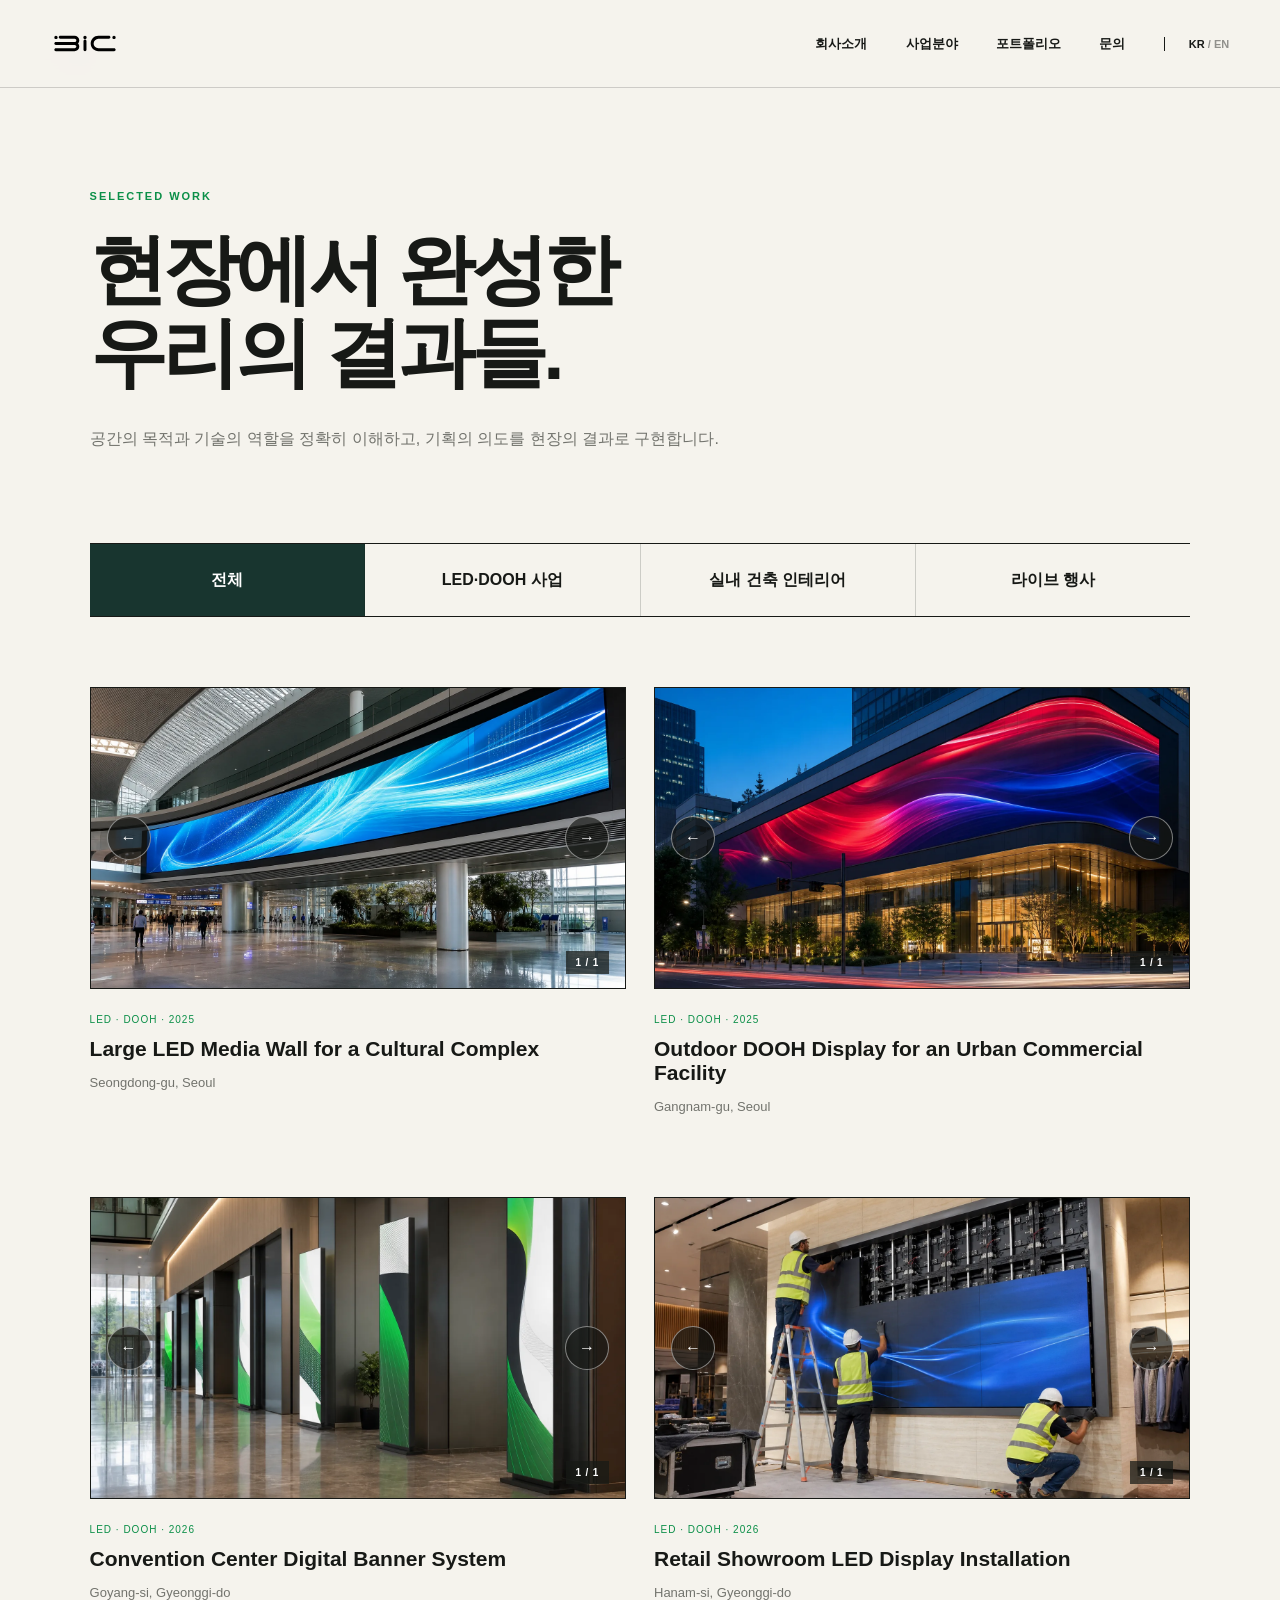
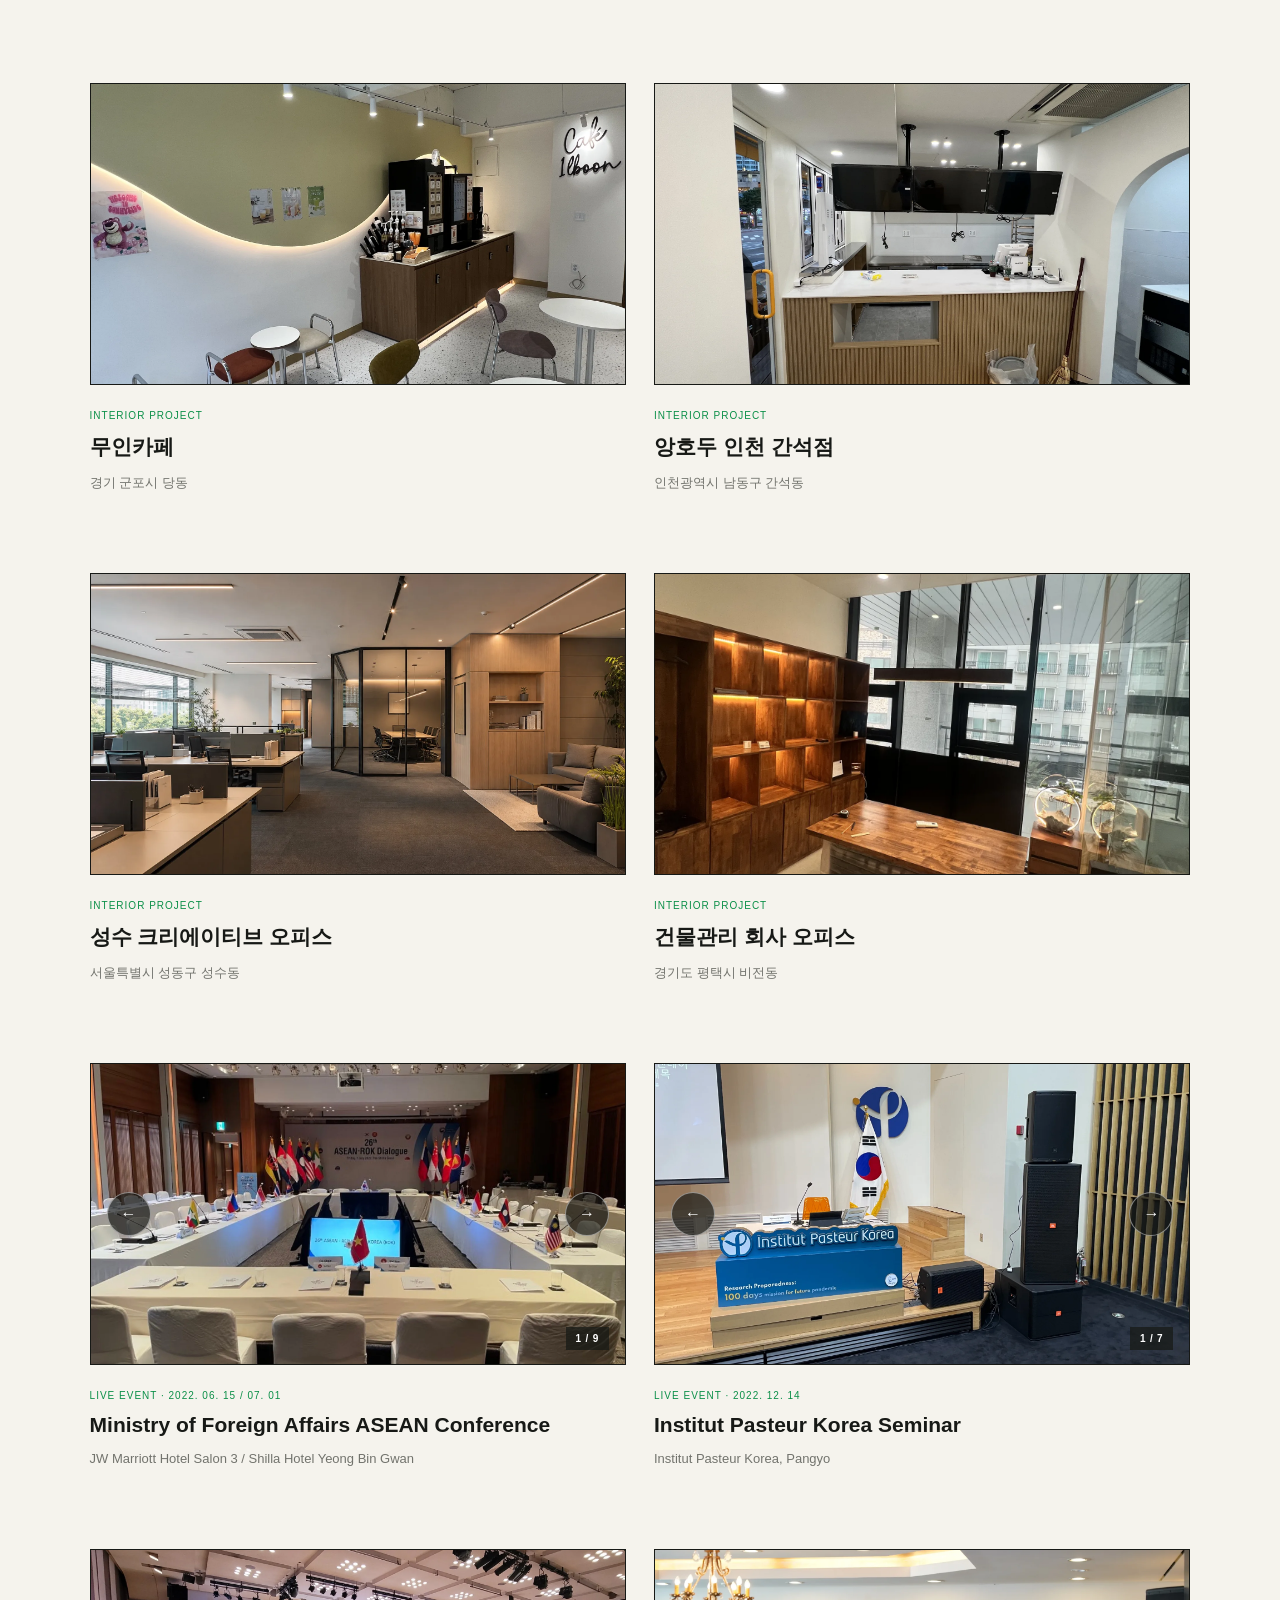
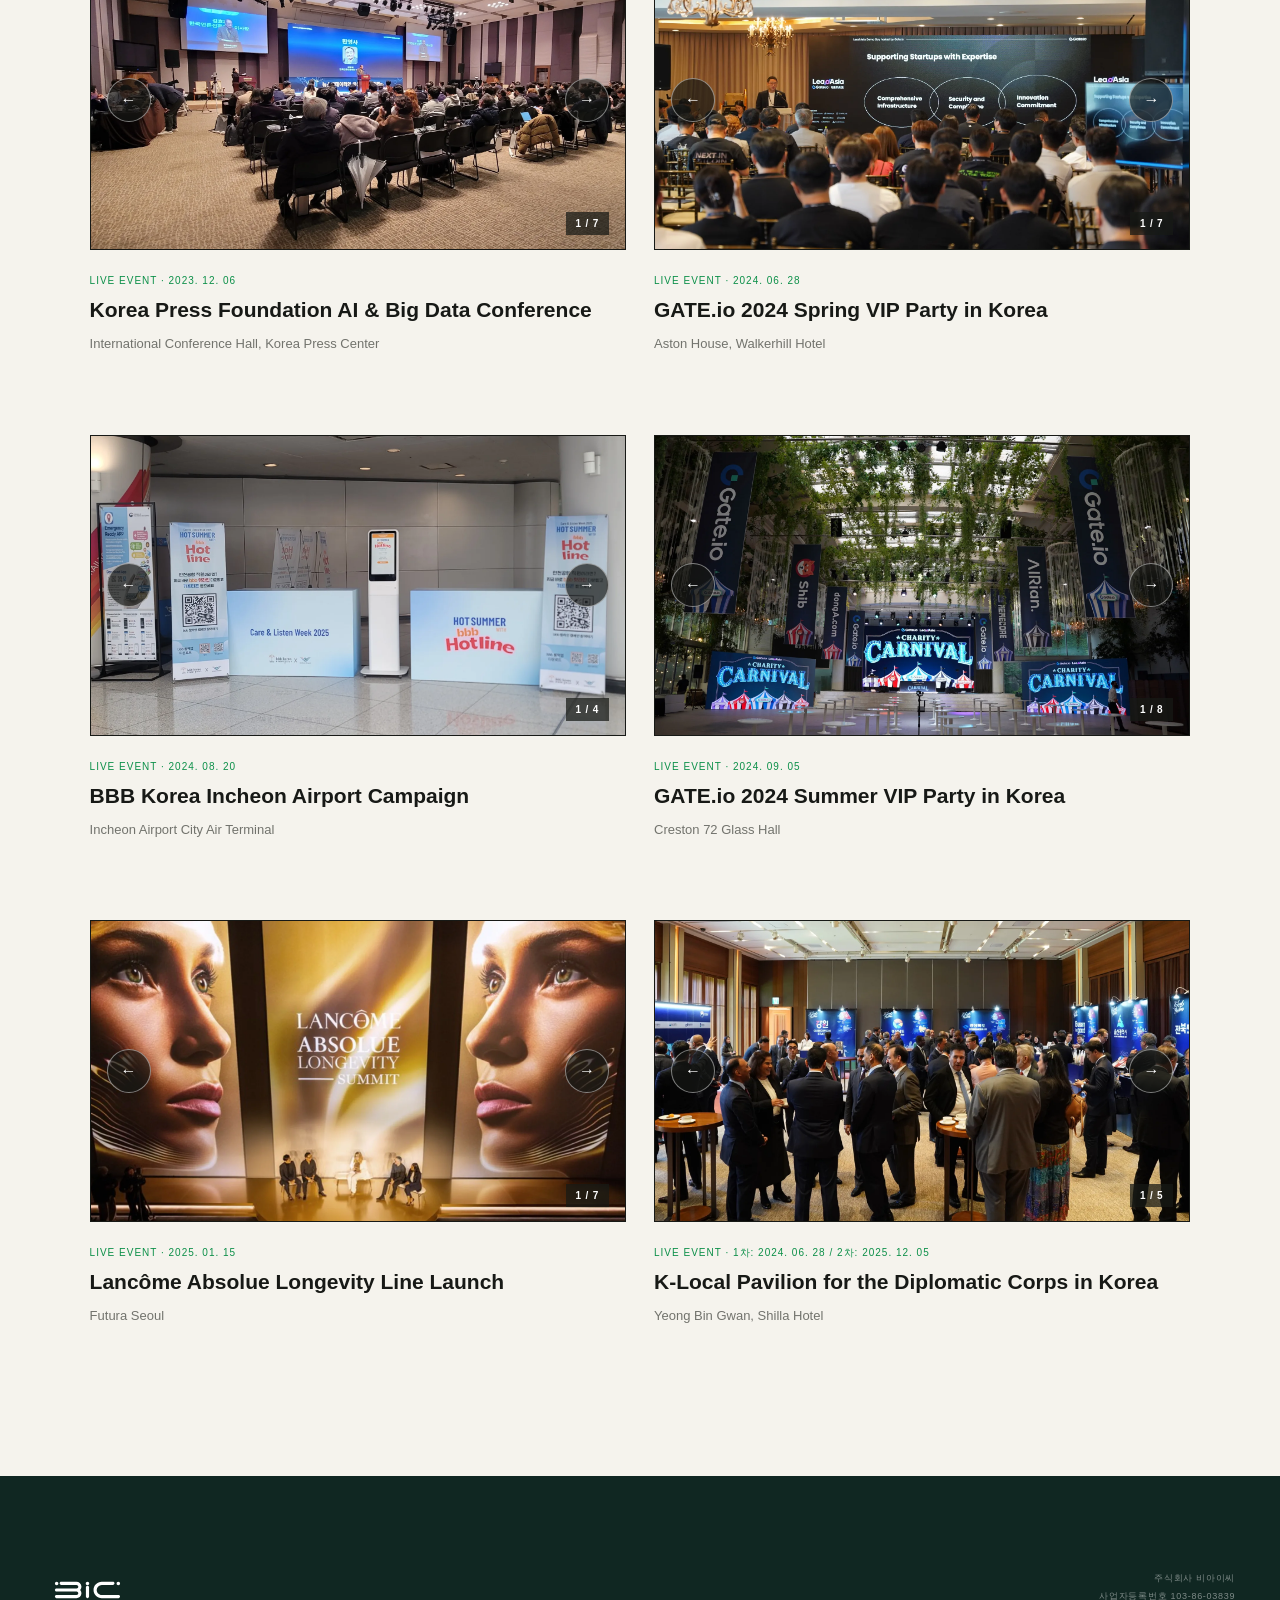
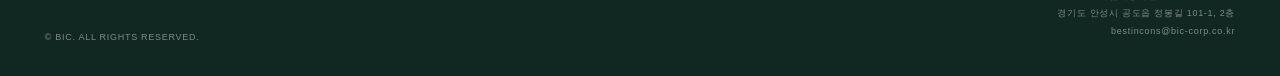
==== portfolio.html @ 81f5d9ef "Initial BIC website sample" ====
<!doctype html>
<html lang="ko">
<head>
  <meta charset="UTF-8"><meta name="viewport" content="width=device-width, initial-scale=1.0">
  <meta name="description" content="BIC 포트폴리오"><title>포트폴리오 — BIC</title><link rel="stylesheet" href="styles.css">
</head>
<body class="subpage">
  <header class="site-header">
    <a class="brand" href="index.html" aria-label="BIC 홈"><img src="assets/bic-logo.svg" alt="BIC"></a>
    <button class="menu-button" type="button" aria-label="메뉴 열기" aria-expanded="false"><span></span><span></span></button>
    <nav class="nav" aria-label="주요 메뉴"><a href="about.html#about">회사소개</a><a href="business.html#business">사업분야</a><a href="#portfolio" aria-current="page">포트폴리오</a><a href="contact.html">문의</a><button class="lang" type="button">KR <span>/ EN</span></button></nav>
  </header>
  <main>
    <section class="portfolio-page section" id="portfolio">
      <div class="section-index">01</div>
      <div class="portfolio-heading reveal"><p class="kicker">SELECTED WORK</p><h1>현장에서 완성한<br>우리의 결과들.</h1><p>공간의 목적과 기술의 역할을 정확히 이해하고, 기획의 의도를 현장의 결과로 구현합니다.</p></div>
      <div class="portfolio-tabs reveal" role="tablist" aria-label="포트폴리오 분류">
        <button class="portfolio-tab active" type="button" data-filter="all" aria-pressed="true">전체</button>
        <button class="portfolio-tab" type="button" data-filter="led" aria-pressed="false">LED·DOOH 사업</button>
        <button class="portfolio-tab" type="button" data-filter="interior" aria-pressed="false">실내 건축 인테리어</button>
        <button class="portfolio-tab" type="button" data-filter="live" aria-pressed="false">라이브 행사</button>
      </div>
      <div class="portfolio-grid reveal">
        <article class="project-card" data-category="led"><div class="project-slider" aria-label="복합문화공간 대형 LED 미디어월 사진"><div class="project-slides"><img src="assets/led-portfolio/project-led-01.webp" alt="복합문화공간 대형 LED 미디어월"></div><button class="slider-prev" type="button" aria-label="이전 사진">←</button><button class="slider-next" type="button" aria-label="다음 사진">→</button><span class="slider-count" aria-live="polite">1 / 1</span></div><div><small>LED · DOOH · 2025</small><h2>복합문화공간 대형 LED 미디어월</h2><p class="project-location">서울특별시 성동구</p></div></article>
        <article class="project-card" data-category="led"><div class="project-slider" aria-label="도심 상업시설 옥외 DOOH 전광판 사진"><div class="project-slides"><img src="assets/led-portfolio/project-led-02.webp" alt="도심 상업시설 옥외 DOOH 전광판"></div><button class="slider-prev" type="button" aria-label="이전 사진">←</button><button class="slider-next" type="button" aria-label="다음 사진">→</button><span class="slider-count" aria-live="polite">1 / 1</span></div><div><small>LED · DOOH · 2025</small><h2>도심 상업시설 옥외 DOOH 전광판</h2><p class="project-location">서울특별시 강남구</p></div></article>
        <article class="project-card" data-category="led"><div class="project-slider" aria-label="컨벤션센터 디지털 배너 시스템 사진"><div class="project-slides"><img src="assets/led-portfolio/project-led-03.webp" alt="컨벤션센터 디지털 배너 시스템"></div><button class="slider-prev" type="button" aria-label="이전 사진">←</button><button class="slider-next" type="button" aria-label="다음 사진">→</button><span class="slider-count" aria-live="polite">1 / 1</span></div><div><small>LED · DOOH · 2026</small><h2>컨벤션센터 디지털 배너 시스템</h2><p class="project-location">경기도 고양시</p></div></article>
        <article class="project-card" data-category="led"><div class="project-slider" aria-label="리테일 쇼룸 LED 디스플레이 구축 사진"><div class="project-slides"><img src="assets/led-portfolio/project-led-04.webp" alt="리테일 쇼룸 LED 디스플레이 구축"></div><button class="slider-prev" type="button" aria-label="이전 사진">←</button><button class="slider-next" type="button" aria-label="다음 사진">→</button><span class="slider-count" aria-live="polite">1 / 1</span></div><div><small>LED · DOOH · 2026</small><h2>리테일 쇼룸 LED 디스플레이 구축</h2><p class="project-location">경기도 하남시</p></div></article>
        <article class="project-card interior-project" data-category="interior" data-interior-project="01"><div class="interior-stage-tabs" role="tablist" aria-label="무인카페 작업 단계"><button type="button" data-stage="3d">3D DESIGN</button><button type="button" data-stage="construction">CONSTRUCTION</button><button type="button" data-stage="completed">COMPLETED</button></div><div class="project-slider" aria-label="무인카페 인테리어 프로젝트 사진"><div class="project-slides"></div><button class="slider-prev" type="button" aria-label="이전 사진">←</button><button class="slider-next" type="button" aria-label="다음 사진">→</button><span class="slider-count" aria-live="polite"></span></div><div><small>INTERIOR PROJECT</small><h2>무인카페</h2><p class="project-location">경기 군포시 당동</p></div></article>
        <article class="project-card interior-project" data-category="interior" data-interior-project="02"><div class="interior-stage-tabs" role="tablist" aria-label="앙호두 인천 간석점 작업 단계"><button type="button" data-stage="3d">3D DESIGN</button><button type="button" data-stage="construction">CONSTRUCTION</button><button type="button" data-stage="completed">COMPLETED</button></div><div class="project-slider" aria-label="앙호두 인천 간석점 인테리어 프로젝트 사진"><div class="project-slides"></div><button class="slider-prev" type="button" aria-label="이전 사진">←</button><button class="slider-next" type="button" aria-label="다음 사진">→</button><span class="slider-count" aria-live="polite"></span></div><div><small>INTERIOR PROJECT</small><h2>앙호두 인천 간석점</h2><p class="project-location">인천광역시 남동구 간석동</p></div></article>
        <article class="project-card interior-project" data-category="interior" data-interior-project="03"><div class="interior-stage-tabs" role="tablist" aria-label="성수 크리에이티브 오피스 작업 단계"><button type="button" data-stage="construction">CONSTRUCTION</button><button type="button" data-stage="completed">COMPLETED</button></div><div class="project-slider" aria-label="성수 크리에이티브 오피스 인테리어 프로젝트 사진"><div class="project-slides"></div><button class="slider-prev" type="button" aria-label="이전 사진">←</button><button class="slider-next" type="button" aria-label="다음 사진">→</button><span class="slider-count" aria-live="polite"></span></div><div><small>INTERIOR PROJECT</small><h2>성수 크리에이티브 오피스</h2><p class="project-location">서울특별시 성동구 성수동</p></div></article>
        <article class="project-card interior-project" data-category="interior" data-interior-project="04"><div class="interior-stage-tabs" role="tablist" aria-label="평택 비전동 건물관리 회사 작업 단계"><button type="button" data-stage="construction">CONSTRUCTION</button><button type="button" data-stage="completed">COMPLETED</button></div><div class="project-slider" aria-label="평택 비전동 건물관리 회사 인테리어 프로젝트 사진"><div class="project-slides"></div><button class="slider-prev" type="button" aria-label="이전 사진">←</button><button class="slider-next" type="button" aria-label="다음 사진">→</button><span class="slider-count" aria-live="polite"></span></div><div><small>INTERIOR PROJECT</small><h2>건물관리 회사 오피스</h2><p class="project-location">경기도 평택시 비전동</p></div></article>
        <article class="project-card" data-category="live"><div class="project-slider" aria-label="외교부 아세안회의 국제 컨퍼런스 사진"><div class="project-slides"><img src="assets/live-slides/project-01-01.webp" alt="외교부 아세안회의 국제 컨퍼런스 현장 1"><img src="assets/live-slides/project-01-02.webp" alt="외교부 아세안회의 국제 컨퍼런스 현장 2" loading="lazy"><img src="assets/live-slides/project-01-03.webp" alt="외교부 아세안회의 국제 컨퍼런스 현장 3" loading="lazy"><img src="assets/live-slides/project-01-04.webp" alt="외교부 아세안회의 국제 컨퍼런스 현장 4" loading="lazy"><img src="assets/live-slides/project-01-05.webp" alt="외교부 아세안회의 국제 컨퍼런스 현장 5" loading="lazy"><img src="assets/live-slides/project-01-06.webp" alt="외교부 아세안회의 국제 컨퍼런스 현장 6" loading="lazy"><img src="assets/live-slides/project-01-07.webp" alt="외교부 아세안회의 국제 컨퍼런스 현장 7" loading="lazy"><img src="assets/live-slides/project-01-08.webp" alt="외교부 아세안회의 국제 컨퍼런스 현장 8" loading="lazy"><img src="assets/live-slides/project-01-09.webp" alt="외교부 아세안회의 국제 컨퍼런스 현장 9" loading="lazy"></div><button class="slider-prev" type="button" aria-label="이전 사진">←</button><button class="slider-next" type="button" aria-label="다음 사진">→</button><span class="slider-count" aria-live="polite">1 / 9</span></div><div><small>LIVE EVENT · 2022.06.15 / 07.01</small><h2>외교부 아세안회의 국제 컨퍼런스</h2><p>LIVE 01</p><ul class="project-details"><li>JW 메리어트 호텔 살롱3 · 신라호텔 영빈관</li><li>전체 음향, 모니터, 카메라, 양방향 국제회의 및 통역 시스템</li></ul></div></article>
        <article class="project-card" data-category="live"><div class="project-slider" aria-label="한국 파스퇴르 연구소 세미나 사진"><div class="project-slides"><img src="assets/live-slides/project-02-01.webp" alt="한국 파스퇴르 연구소 세미나 현장 1"><img src="assets/live-slides/project-02-02.webp" alt="한국 파스퇴르 연구소 세미나 현장 2" loading="lazy"><img src="assets/live-slides/project-02-03.webp" alt="한국 파스퇴르 연구소 세미나 현장 3" loading="lazy"><img src="assets/live-slides/project-02-04.webp" alt="한국 파스퇴르 연구소 세미나 현장 4" loading="lazy"><img src="assets/live-slides/project-02-05.webp" alt="한국 파스퇴르 연구소 세미나 현장 5" loading="lazy"><img src="assets/live-slides/project-02-06.webp" alt="한국 파스퇴르 연구소 세미나 현장 6" loading="lazy"><img src="assets/live-slides/project-02-07.webp" alt="한국 파스퇴르 연구소 세미나 현장 7" loading="lazy"></div><button class="slider-prev" type="button" aria-label="이전 사진">←</button><button class="slider-next" type="button" aria-label="다음 사진">→</button><span class="slider-count" aria-live="polite">1 / 7</span></div><div><small>LIVE EVENT · 2022.12.14</small><h2>한국 파스퇴르 연구소 세미나</h2><p>LIVE 02</p><ul class="project-details"><li>판교 파스퇴르 본사</li><li>음향·영상 시스템, 국제 화상회의 양방향 송출 및 프레젠테이션</li></ul></div></article>
        <article class="project-card" data-category="live"><div class="project-slider" aria-label="한국언론진흥재단 AI 빅데이터 컨퍼런스 사진"><div class="project-slides"><img src="assets/live-slides/project-03-01.webp" alt="AI 빅데이터 컨퍼런스 현장 1"><img src="assets/live-slides/project-03-02.webp" alt="AI 빅데이터 컨퍼런스 현장 2" loading="lazy"><img src="assets/live-slides/project-03-03.webp" alt="AI 빅데이터 컨퍼런스 현장 3" loading="lazy"></div><button class="slider-prev" type="button" aria-label="이전 사진">←</button><button class="slider-next" type="button" aria-label="다음 사진">→</button><span class="slider-count" aria-live="polite">1 / 3</span></div><div><small>LIVE EVENT · 2023.12.06</small><h2>한국언론진흥재단 AI 빅데이터 컨퍼런스</h2><p>LIVE 03</p><ul class="project-details"><li>프레스센터 20층 국제회의장</li><li>음향·영상 시스템, 전광판 설치, PPT 동시 송출 및 프레젠테이션</li></ul></div></article>
        <article class="project-card" data-category="live"><div class="project-slider" aria-label="Gate.io 2024 Spring VIP Party 사진"><div class="project-slides"><img src="assets/live-slides/project-04-01.webp" alt="Gate.io Spring VIP Party 현장 1"><img src="assets/live-slides/project-04-02.webp" alt="Gate.io Spring VIP Party 현장 2" loading="lazy"><img src="assets/live-slides/project-04-03.webp" alt="Gate.io Spring VIP Party 현장 3" loading="lazy"><img src="assets/live-slides/project-04-04.webp" alt="Gate.io Spring VIP Party 현장 4" loading="lazy"><img src="assets/live-slides/project-04-05.webp" alt="Gate.io Spring VIP Party 현장 5" loading="lazy"><img src="assets/live-slides/project-04-06.webp" alt="Gate.io Spring VIP Party 현장 6" loading="lazy"></div><button class="slider-prev" type="button" aria-label="이전 사진">←</button><button class="slider-next" type="button" aria-label="다음 사진">→</button><span class="slider-count" aria-live="polite">1 / 6</span></div><div><small>LIVE EVENT · 2024.06.28</small><h2>Gate.io 2024 Spring VIP Party in Korea</h2><p>LIVE 04</p><ul class="project-details"><li>워커힐 호텔 애스톤하우스</li><li>음향·전광판, 촬영, 진행 인력, 구조물·부스·백월 설치</li></ul></div></article>
        <article class="project-card" data-category="live"><div class="project-slider" aria-label="BBB Korea 인천공항 캠페인 사진"><div class="project-slides"><img src="assets/live-slides/project-05-01.webp" alt="BBB Korea 인천공항 캠페인 현장 1"><img src="assets/live-slides/project-05-02.webp" alt="BBB Korea 인천공항 캠페인 현장 2" loading="lazy"><img src="assets/live-slides/project-05-03.webp" alt="BBB Korea 인천공항 캠페인 현장 3" loading="lazy"><img src="assets/live-slides/project-05-04.webp" alt="BBB Korea 인천공항 캠페인 현장 4" loading="lazy"><img src="assets/live-slides/project-05-05.webp" alt="BBB Korea 인천공항 캠페인 현장 5" loading="lazy"></div><button class="slider-prev" type="button" aria-label="이전 사진">←</button><button class="slider-next" type="button" aria-label="다음 사진">→</button><span class="slider-count" aria-live="polite">1 / 5</span></div><div><small>LIVE EVENT · 2024.08.20</small><h2>BBB Korea 인천공항 캠페인</h2><p>LIVE 05</p><ul class="project-details"><li>인천공항 도심공항터미널</li><li>캠페인 부스·백월 제작, 촬영, 운영 인력 및 키오스크 대여</li></ul></div></article>
        <article class="project-card" data-category="live"><div class="project-slider" aria-label="Gate.io 2024 Summer VIP Party 사진"><div class="project-slides"><img src="assets/live-slides/project-06-01.webp" alt="Gate.io Summer VIP Party 현장 1"><img src="assets/live-slides/project-06-02.webp" alt="Gate.io Summer VIP Party 현장 2" loading="lazy"><img src="assets/live-slides/project-06-03.webp" alt="Gate.io Summer VIP Party 현장 3" loading="lazy"></div><button class="slider-prev" type="button" aria-label="이전 사진">←</button><button class="slider-next" type="button" aria-label="다음 사진">→</button><span class="slider-count" aria-live="polite">1 / 3</span></div><div><small>LIVE EVENT · 2024.09.05</small><h2>Gate.io 2024 Summer VIP Party in Korea</h2><p>LIVE 06</p><ul class="project-details"><li>크레스톤72 Glass Hall</li><li>음향·전광판, 실시간 촬영, 진행 인력, DJ·조명·안개효과</li></ul></div></article>
        <article class="project-card" data-category="live"><div class="project-slider" aria-label="랑콤 압솔뤼 롱제비티 라인 론칭 행사 사진"><div class="project-slides"><img src="assets/live-slides/project-07-01.webp" alt="랑콤 론칭 행사 현장 1"><img src="assets/live-slides/project-07-02.webp" alt="랑콤 론칭 행사 현장 2" loading="lazy"><img src="assets/live-slides/project-07-03.webp" alt="랑콤 론칭 행사 현장 3" loading="lazy"><img src="assets/live-slides/project-07-04.webp" alt="랑콤 론칭 행사 현장 4" loading="lazy"><img src="assets/live-slides/project-07-05.webp" alt="랑콤 론칭 행사 현장 5" loading="lazy"><img src="assets/live-slides/project-07-06.webp" alt="랑콤 론칭 행사 현장 6" loading="lazy"><img src="assets/live-slides/project-07-07.webp" alt="랑콤 론칭 행사 현장 7" loading="lazy"></div><button class="slider-prev" type="button" aria-label="이전 사진">←</button><button class="slider-next" type="button" aria-label="다음 사진">→</button><span class="slider-count" aria-live="polite">1 / 7</span></div><div><small>LIVE EVENT · 2025.01.15</small><h2>LANCOME 압솔뤼 롱제비티 라인 론칭 행사</h2><p>LIVE 07</p><ul class="project-details"><li>푸투라 서울</li><li>3개 언어 실시간 통역, 촬영·스트리밍, 프롬프트 및 현장 운영</li></ul></div></article>
        <article class="project-card" data-category="live"><div class="project-slider" aria-label="주한외교단 K-Local Pavilion 지자체 홍보 사진"><div class="project-slides"><img src="assets/live-slides/project-08-01.webp" alt="K-Local Pavilion 행사 현장 1"><img src="assets/live-slides/project-08-02.webp" alt="K-Local Pavilion 행사 현장 2" loading="lazy"><img src="assets/live-slides/project-08-03.webp" alt="K-Local Pavilion 행사 현장 3" loading="lazy"></div><button class="slider-prev" type="button" aria-label="이전 사진">←</button><button class="slider-next" type="button" aria-label="다음 사진">→</button><span class="slider-count" aria-live="polite">1 / 3</span></div><div><small>LIVE EVENT · 2024.06.28 / 2025.12.05</small><h2>주한외교단 K-Local Pavilion 지자체 홍보</h2><p>LIVE 08</p><ul class="project-details"><li>신라호텔 영빈관</li><li>스크린·포토부스·백월 제작, 촬영, MC 및 특산품·기념품 준비</li></ul></div></article>
      </div>
    </section>
  </main>
<footer><div class="footer-brand"><img src="assets/bic-logo.svg" alt="BIC"><span>© BIC. ALL RIGHTS RESERVED.</span></div><div class="footer-info"><p>주식회사 비아이씨</p><p>사업자등록번호 103-86-03839</p><p>경기도 안성시 공도읍 정봉길 101-1, 2층</p><p><a href="mailto:bestincons@bic-corp.co.kr">bestincons@bic-corp.co.kr</a></p></div></footer>
    <script src="script.js?v=20260824-en1"></script>
</body>
</html>
---- styles.css ----
:root {
  --paper: #e9e6de;
  --paper-light: #f5f3ed;
  --ink: #171916;
  --muted: #72736d;
  --line: rgba(23, 25, 22, .18);
  --green: #0b8f48;
  --red: #d64235;
}

* { box-sizing: border-box; }
html { scroll-behavior: smooth; }
body { margin: 0; background: var(--paper); color: var(--ink); font-family: "Noto Sans KR", "Apple SD Gothic Neo", Arial, sans-serif; font-size: 16px; word-break: keep-all; }
a { color: inherit; text-decoration: none; }
button { color: inherit; font: inherit; }
.site-header { position: fixed; inset: 0 0 auto; z-index: 50; height: 88px; display: flex; align-items: center; justify-content: space-between; padding: 0 3.5vw; border-bottom: 1px solid rgba(255,255,255,.16); color: #fff; transition: .3s ease; }
.site-header.scrolled { height: 72px; background: rgba(233,230,222,.94); backdrop-filter: blur(14px); color: var(--ink); border-color: var(--line); }
.brand { width: 82px; height: 40px; display: flex; align-items: center; overflow: hidden; }
.brand img { width: 80px; filter: invert(1); transition: .3s; }
.site-header.scrolled .brand img { filter: none; }
.nav { display: flex; align-items: center; gap: clamp(22px, 3vw, 54px); font-size: 13px; font-weight: 600; }
.nav a { position: relative; }
.nav a::after { content: ""; position: absolute; left: 0; bottom: -8px; width: 0; height: 2px; background: var(--red); transition: width .25s; }
.nav a:hover::after { width: 100%; }
.lang { border: 0; border-left: 1px solid currentColor; background: none; padding-left: 24px; cursor: pointer; font-size: 11px; }
.lang span { opacity: .45; }
.menu-button { display: none; }

.hero { min-height: 100vh; position: relative; overflow: hidden; padding: 180px 7vw 64px; display: flex; align-items: flex-end; justify-content: space-between; color: #f4f2ea; background: #18352f; }
.hero::before { content: ""; position: absolute; width: 58vw; height: 58vw; right: -10vw; top: -18vw; border: 1px solid rgba(255,255,255,.12); border-radius: 50%; }
.hero::after { content: ""; position: absolute; width: 34vw; height: 34vw; right: 8vw; top: 4vw; border: 1px solid rgba(255,255,255,.08); border-radius: 50%; }
.hero-noise { position: absolute; inset: 0; opacity: .16; background-image: url("data:image/svg+xml,%3Csvg viewBox='0 0 180 180' xmlns='http://www.w3.org/2000/svg'%3E%3Cfilter id='n'%3E%3CfeTurbulence type='fractalNoise' baseFrequency='.9' numOctaves='3' stitchTiles='stitch'/%3E%3C/filter%3E%3Crect width='100%25' height='100%25' filter='url(%23n)' opacity='.28'/%3E%3C/svg%3E"); mix-blend-mode: soft-light; }
.hero-copy, .hero-aside, .scroll { position: relative; z-index: 2; }
.eyebrow, .kicker { margin: 0 0 26px; font-size: 11px; font-weight: 700; letter-spacing: .18em; }
.eyebrow { display: flex; align-items: center; gap: 10px; color: rgba(255,255,255,.66); }
.eyebrow span { width: 7px; height: 7px; background: var(--green); border-radius: 50%; }
.hero h1 { margin: 0; font-size: clamp(52px, 7.5vw, 122px); line-height: .98; letter-spacing: -.055em; font-weight: 700; }
.hero h1 em { color: transparent; -webkit-text-stroke: 1px rgba(255,255,255,.72); font-style: normal; }
.hero-description { margin: 38px 0 0; color: rgba(255,255,255,.7); font-size: 15px; line-height: 1.85; }
.hero-aside { align-self: center; margin-top: 150px; padding-left: 22px; border-left: 1px solid rgba(255,255,255,.34); font-size: 11px; line-height: 1.8; letter-spacing: .08em; }
.hero-aside span { color: var(--red); font-weight: 700; }
.hero-aside p { margin: 16px 0 0; }
.scroll { position: absolute; right: 3.5vw; bottom: 44px; display: flex; align-items: center; gap: 12px; font-size: 9px; letter-spacing: .2em; transform: rotate(90deg); transform-origin: right; }
.scroll i { display: block; width: 64px; height: 1px; background: rgba(255,255,255,.45); }

.section { position: relative; padding: 150px 7vw; }
.section-index { position: absolute; top: 54px; left: 3.5vw; font: 600 10px/1 Arial; }
.section-index::before { content: ""; display: inline-block; width: 22px; height: 1px; margin-right: 8px; vertical-align: middle; background: var(--red); }
.intro { min-height: 820px; display: grid; grid-template-columns: 1fr 1fr; gap: 10vw; background: var(--paper-light); }
.kicker { color: var(--green); }
.intro h2, .section-heading h2, .featured h2, .contact h2 { margin: 0; font-size: clamp(38px, 4.7vw, 72px); line-height: 1.12; letter-spacing: -.045em; }
.intro-copy > p:not(.kicker) { max-width: 490px; margin: 44px 0 34px; color: var(--muted); font-size: 15px; line-height: 1.9; }
.text-link { display: inline-flex; gap: 46px; align-items: center; padding: 12px 0; border-bottom: 1px solid var(--ink); font-size: 13px; font-weight: 700; }
.text-link span { color: var(--red); }
.company-facts { margin: 50px 0 0; border-top: 1px solid var(--line); }
.company-facts div { display: grid; grid-template-columns: 130px 1fr; padding: 12px 0; border-bottom: 1px solid var(--line); font-size: 11px; }
.company-facts dt { color: var(--muted); }
.company-facts dd { margin: 0; font-weight: 600; }
.intro-grid { display: grid; grid-template-columns: repeat(2, 1fr); align-self: end; border-top: 1px solid var(--line); border-left: 1px solid var(--line); }
.intro-grid a { min-height: 200px; padding: 22px; display: flex; flex-direction: column; border-right: 1px solid var(--line); border-bottom: 1px solid var(--line); transition: background .25s, color .25s; }
.intro-grid a:hover { background: var(--ink); color: #fff; }
.intro-grid small { color: var(--red); font: 600 10px Arial; }
.intro-grid strong { margin-top: auto; font-size: 20px; }
.intro-grid span { margin-top: 6px; color: var(--muted); font-size: 10px; text-transform: uppercase; letter-spacing: .1em; }
.company-image { position: relative; min-height: 520px; align-self: stretch; overflow: hidden; background: #22241f; }
.company-image img { width: 100%; height: 100%; display: block; object-fit: cover; filter: saturate(.62) contrast(1.04); transition: transform .7s ease; }
.company-image:hover img { transform: scale(1.025); }
.company-image::after { content: ""; position: absolute; inset: 0; background: linear-gradient(180deg, transparent 55%, rgba(20,22,19,.72)); }
.company-image span { position: absolute; z-index: 1; right: 28px; bottom: 25px; left: 28px; display: flex; justify-content: space-between; color: #fff; font-size: 11px; font-weight: 700; letter-spacing: .14em; }
.company-image span i { color: var(--red); font-style: normal; }

.chairman { min-height: 850px; display: grid; grid-template-columns: .8fr 1.2fr; gap: 9vw; align-items: center; overflow: hidden; background: #22241f; color: #f4f2ea; }
.chairman-visual { position: relative; aspect-ratio: 4/5; margin: 0; overflow: hidden; border: 1px solid rgba(255,255,255,.14); background: #ececed; }
.chairman-visual img { width: 100%; height: 100%; display: block; object-fit: cover; object-position: center top; filter: saturate(.82) contrast(1.02); }
.chairman-copy h2 { margin: 0; font-size: clamp(36px, 4.4vw, 68px); line-height: 1.14; letter-spacing: -.045em; }
.chairman-text { max-width: 610px; margin-top: 46px; color: rgba(255,255,255,.58); font-size: 15px; line-height: 1.9; }
.chairman-text p { margin: 0 0 15px; }
.chairman-sign { margin-top: 38px; display: flex; align-items: baseline; gap: 18px; }
.chairman-sign span { color: rgba(255,255,255,.5); font-size: 10px; }
.chairman-sign strong { font-size: 22px; letter-spacing: .16em; }

.about-detail { background: var(--paper-light); }
.about-heading { max-width: 1200px; margin-bottom: 80px; }
.about-heading h1 { margin: 0; font-size: clamp(44px, 6vw, 88px); line-height: 1.08; letter-spacing: -.055em; }
.about-heading > p:last-child { max-width: none; margin: 32px 0 0; color: var(--muted); font-size: 16px; line-height: 1.85; white-space: nowrap; }
.about-tabs { display: grid; grid-template-columns: repeat(3, 1fr); gap: 12px; }
.about-tab { position: relative; min-height: 130px; display: grid; grid-template-columns: 34px 1fr; align-content: center; padding: 22px; border: 1px solid var(--line); background: rgba(255,255,255,.32); color: var(--ink); text-align: left; cursor: pointer; transition: background .25s, color .25s, border-color .25s, transform .25s; }
.about-tab:hover { border-color: var(--ink); transform: translateY(-2px); }
.about-tab > span { color: var(--red); font: 600 11px Arial; }
.about-tab strong { font-size: clamp(16px, 1.5vw, 22px); }
.about-tab small { grid-column: 2; margin-top: 7px; color: var(--muted); font-size: 10px; letter-spacing: .12em; }
.about-tab.active { border-color: #18352f; background: #18352f; color: #fff; }
.about-tab.active small { color: rgba(255,255,255,.62); }
.about-tab:focus-visible { outline: 2px solid var(--green); outline-offset: 3px; }
.about-panel { padding-top: 95px; }
.about-panel[hidden] { display: none; }
.about-panel.active { animation: panelIn .45s ease; }
.overview-layout { display: grid; grid-template-columns: 1fr 1fr; gap: 10vw; align-items: start; }
.overview-layout h3 { margin: 0; font-size: clamp(36px, 4.4vw, 66px); line-height: 1.12; letter-spacing: -.05em; }
.overview-description { margin: 36px 0 0; color: var(--muted); font-size: 16px; line-height: 1.9; }
.overview-image { margin: 0; aspect-ratio: 4/3; overflow: hidden; background: #deddd7; }
.overview-image img { width: 100%; height: 100%; display: block; object-fit: cover; filter: saturate(.65) contrast(1.03); }
.overview-facts { margin: 70px 0 0; display: grid; grid-template-columns: repeat(4, 1fr); border-top: 1px solid var(--ink); border-bottom: 1px solid var(--line); }
.overview-facts div { min-height: 115px; padding: 24px; border-right: 1px solid var(--line); }
.overview-facts div:last-child { border-right: 0; }
.overview-facts dt { color: var(--muted); font-size: 10px; }
.overview-facts dd { margin: 18px 0 0; font-size: 13px; font-weight: 700; line-height: 1.55; }
.message-panel { margin-top: 0; padding: 70px 0; grid-template-columns: 1fr 1fr; gap: 6vw; align-items: center; background: transparent; color: var(--ink); }
.message-panel.active { display: grid; }
.message-panel .chairman-visual { width: 100%; max-width: 430px; margin: 0 auto; border: 0; }
.message-panel .chairman-text { color: var(--muted); }
.message-panel .chairman-sign span { color: var(--muted); }
.pending-panel { min-height: 420px; display: flex; flex-direction: column; align-items: center; justify-content: center; border: 1px solid var(--line); text-align: center; }
.pending-panel span { color: var(--green); font-size: 9px; letter-spacing: .16em; }
.pending-panel h3 { margin: 18px 0 12px; font-size: clamp(34px, 4vw, 56px); letter-spacing: -.04em; }
.pending-panel p { margin: 0; color: var(--muted); font-size: 12px; }
.organization-heading { text-align: center; }
.organization-heading > span { color: var(--green); font-size: 9px; letter-spacing: .16em; }
.organization-heading h3 { margin: 18px 0 65px; font-size: clamp(32px, 4vw, 54px); line-height: 1.2; letter-spacing: -.045em; }
.org-chart { max-width: 850px; margin: 0 auto; display: flex; flex-direction: column; align-items: center; }
.org-level { min-width: 260px; min-height: 130px; display: flex; flex-direction: column; align-items: center; justify-content: center; border: 1px solid var(--line); background: var(--paper-light); text-align: center; }
.org-level small { color: var(--green); font-size: 8px; letter-spacing: .13em; }
.org-level strong { margin-top: 11px; font-size: 22px; }
.org-level span { margin-top: 6px; color: var(--muted); font-size: 11px; }
.org-chairman { border-color: var(--ink); background: var(--ink); color: #fff; }
.org-chairman span { color: rgba(255,255,255,.58); }
.org-ceo { min-width: 260px; border-color: var(--green); }
.org-connector { width: 1px; height: 42px; background: var(--line); }
.org-branch { width: 50%; height: 42px; border-top: 1px solid var(--line); border-left: 1px solid var(--line); border-right: 1px solid var(--line); }
.org-teams { width: 72%; display: grid; grid-template-columns: 1fr 1fr; gap: 10%; }
.org-teams .org-level { min-width: 0; }
.subpage .site-header { background: rgba(245,243,237,.94); backdrop-filter: blur(14px); color: var(--ink); border-color: var(--line); }
.subpage .site-header .brand img { filter: none; }
.subpage .about-detail { padding-top: 190px; min-height: calc(100vh - 200px); }
.subpage .business-detail, .subpage .business { padding-top: 190px; min-height: calc(100vh - 200px); }

.portfolio-page, .contact-page { padding-top: 190px; min-height: calc(100vh - 200px); background: var(--paper-light); }
.portfolio-heading { max-width: 900px; }
.portfolio-heading h1, .contact-page-heading h1 { margin: 0; font-size: clamp(44px, 6vw, 88px); line-height: 1.08; letter-spacing: -.055em; }
.portfolio-heading > p:last-child, .contact-page-heading > p:last-child { max-width: 650px; margin: 30px 0 0; color: var(--muted); font-size: 16px; line-height: 1.85; }
.portfolio-tabs { margin-top: 90px; display: flex; border-top: 1px solid var(--ink); border-bottom: 1px solid var(--ink); }
.portfolio-tab { flex: 1; min-height: 72px; padding: 0 18px; border: 0; border-right: 1px solid var(--line); background: transparent; color: var(--ink); cursor: pointer; font-weight: 650; }
.portfolio-tab:last-child { border-right: 0; }
.portfolio-tab.active { background: #18352f; color: #fff; }
.portfolio-grid { margin-top: 70px; display: grid; grid-template-columns: 1fr 1fr; gap: 80px 28px; }
.project-card[hidden] { display: none; }
.project-placeholder { position: relative; aspect-ratio: 4/3; display: flex; align-items: center; justify-content: center; overflow: hidden; border: 1px solid var(--line); background: linear-gradient(135deg, #dedbd2, #eeece6); }
.project-placeholder::before { content: ""; width: 38%; aspect-ratio: 1; border: 1px solid rgba(23,25,22,.12); border-radius: 50%; }
.project-placeholder span { position: absolute; color: rgba(23,25,22,.28); font: 600 9px/1.5 Arial; letter-spacing: .14em; text-align: center; }
.project-image { aspect-ratio: 16/9; overflow: hidden; border: 1px solid var(--line); background: #dedbd2; }
.project-image img { width: 100%; height: 100%; display: block; object-fit: cover; transition: transform .45s ease; }
.project-card:hover .project-image img { transform: scale(1.015); }
.project-slider { position: relative; aspect-ratio: 16/9; overflow: hidden; border: 1px solid var(--line); background: #171916; touch-action: pan-y; }
.interior-stage-tabs { display: flex; gap: 8px; margin-bottom: 10px; }
.interior-stage-tabs button { flex: 1; min-height: 42px; border: 1px solid var(--line); background: transparent; color: var(--muted); font: 600 10px/1 Arial, sans-serif; letter-spacing: .08em; cursor: pointer; transition: border-color .2s, background .2s, color .2s; }
.interior-stage-tabs button:hover { border-color: var(--ink); color: var(--ink); }
.interior-stage-tabs button.active { border-color: #18352f; background: #18352f; color: #fff; }
.interior-project > div:last-child { padding-right: 0; }
.interior-project > .interior-stage-tabs,
.interior-project .slider-prev,
.interior-project .slider-next,
.interior-project .slider-count { display: none; }
.lightbox-stage-tabs { display: flex; gap: 7px; margin-bottom: 20px; }
.lightbox-stage-tabs[hidden] { display: none; }
.lightbox-stage-tabs button { flex: 1; min-height: 36px; padding: 0 8px; border: 1px solid var(--line); background: transparent; color: var(--muted); font: 600 9px/1 Arial, sans-serif; letter-spacing: .07em; cursor: pointer; }
.lightbox-stage-tabs button.active { border-color: #18352f; background: #18352f; color: #fff; }
.project-slides { height: 100%; display: flex; transition: transform .45s cubic-bezier(.22,.61,.36,1); }
.project-slides img { min-width: 100%; width: 100%; height: 100%; display: block; object-fit: cover; background: #171916; cursor: zoom-in; }
.slider-prev, .slider-next { position: absolute; top: 50%; z-index: 2; width: 44px; height: 44px; padding: 0; border: 1px solid rgba(255,255,255,.45); border-radius: 50%; background: rgba(23,25,22,.68); color: #fff; cursor: pointer; transform: translateY(-50%); transition: background .2s, border-color .2s; }
.slider-prev { left: 16px; }
.slider-next { right: 16px; }
.slider-prev:hover, .slider-next:hover { border-color: #fff; background: var(--ink); }
.slider-prev:focus-visible, .slider-next:focus-visible { outline: 2px solid var(--red); outline-offset: 3px; }
.slider-count { position: absolute; z-index: 2; right: 16px; bottom: 14px; padding: 6px 10px; background: rgba(23,25,22,.72); color: #fff; font: 600 10px Arial; letter-spacing: .08em; }
.portfolio-lightbox { position: fixed; inset: 0; z-index: 100; display: grid; place-items: center; padding: 10vh 8vw; background: rgba(13,14,12,.94); }
.portfolio-lightbox[hidden] { display: none; }
.lightbox-scroll { width: min(1100px, 100%); height: min(680px, 78vh); display: grid; grid-template-columns: minmax(0, 1.5fr) minmax(320px, .8fr); overflow: hidden; background: var(--paper-light); }
.lightbox-visual { position: relative; min-width: 0; min-height: 0; overflow: hidden; background: #111; }
.lightbox-image { width: 100%; height: 100%; min-height: 0; display: block; object-fit: contain; }
.lightbox-project-info { min-width: 0; padding: clamp(28px, 3vw, 46px); color: var(--ink); align-self: center; }
.lightbox-project-info[hidden] { display: none; }
.lightbox-project-info small { color: var(--green); font-size: 11px; letter-spacing: .12em; }
.lightbox-project-info h2 { margin: 10px 0 8px; font-size: clamp(25px, 2.7vw, 38px); line-height: 1.15; letter-spacing: -.035em; }
.lightbox-location { margin: 0; color: var(--muted); font-size: 13px; line-height: 1.5; }
.lightbox-project-info h3 { margin: 28px 0 13px; padding-top: 20px; border-top: 1px solid var(--ink); font-size: 17px; }
.lightbox-project-info ul { margin: 0; padding-left: 20px; font-size: 13px; line-height: 1.55; }
.lightbox-project-info li + li { margin-top: 5px; }
.lightbox-close, .lightbox-prev, .lightbox-next { position: absolute; z-index: 2; border: 1px solid rgba(255,255,255,.72); background: rgba(23,25,22,.58); color: #fff; cursor: pointer; }
.lightbox-close { top: 24px; right: 28px; width: 44px; height: 44px; font-size: 22px; }
.lightbox-prev, .lightbox-next { top: 50%; width: 58px; height: 58px; border-radius: 50%; font: 300 44px/1 Arial; transform: translateY(-50%); }
.lightbox-prev { left: 22px; }
.lightbox-next { right: 22px; }
.lightbox-close:hover, .lightbox-prev:hover, .lightbox-next:hover { border-color: #fff; background: var(--ink); }
.lightbox-count { position: absolute; right: 50%; bottom: 24px; color: #fff; font: 600 11px Arial; letter-spacing: .1em; transform: translateX(50%); }
.project-card > div:last-child { position: relative; padding: 20px 0 0; }
.project-card small { color: var(--green); font-size: 10px; letter-spacing: .1em; }
.project-card h2 { margin: 10px 0 0; font-size: 21px; }
.project-card p { position: absolute; top: 20px; right: 0; margin: 0; color: var(--muted); font-size: 9px; }
.project-details { margin: 15px 0 0; padding: 14px 0 0; list-style: none; border-top: 1px solid var(--line); color: var(--muted); font-size: 13px; line-height: 1.65; }
.project-details li + li { margin-top: 4px; }
.project-card .project-location { position: static; max-width: calc(100% - 44px); margin-top: 12px; color: var(--muted); font-size: 13px; line-height: 1.55; }

.contact-page-heading { text-align: center; }
.contact-page { padding-top: 138px; padding-bottom: 90px; }
.contact-page-heading h1 { font-size: clamp(38px, 4.2vw, 64px); line-height: 1.08; }
.contact-page-heading > p:last-child { margin-left: auto; margin-right: auto; }
.contact-page-heading > p:last-child { margin-top: 20px; font-size: 14px; line-height: 1.7; }
.contact-layout { max-width: 1540px; margin: 52px auto 0; display: grid; grid-template-columns: minmax(300px, .62fr) minmax(0, 1.38fr); gap: 28px; align-items: stretch; }
.contact-sidebar { height: 100%; display: grid; grid-template-rows: minmax(255px, .76fr) minmax(345px, 1.24fr); gap: 22px; }
.contact-card, .location-card, .inquiry-form { padding: 30px; border: 1px solid rgba(23, 25, 22, .16); background: #fff; }
.location-card { min-height: 0; display: flex; flex-direction: column; }
.inquiry-form { height: 100%; padding: 34px 38px; }
.contact-card h2, .location-card h2, .form-heading h2 { margin: 0; font-size: 25px; letter-spacing: -.035em; }
.contact-card dl { margin: 22px 0 0; padding-top: 12px; border-top: 1px solid var(--line); }
.contact-card dl div { padding: 9px 0; }
.contact-card dt { margin-bottom: 5px; color: var(--muted); font: 600 8px Arial; letter-spacing: .12em; }
.contact-card dd { margin: 0; font-size: 15px; line-height: 1.65; }
.location-card .map-placeholder { min-height: 215px; flex: 1; margin-top: 20px; display: flex; flex-direction: column; align-items: center; justify-content: center; background: #d8d6cf; color: var(--ink); }
.location-card .map-placeholder iframe { width: 100%; height: 100%; min-height: 215px; display: block; border: 0; }
.map-placeholder span { color: var(--red); font-size: 9px; letter-spacing: .16em; }
.map-placeholder strong { margin-top: 9px; font-size: 30px; letter-spacing: .05em; }
.map-placeholder small { margin-top: 7px; color: var(--muted); }
.location-card > p:last-child { margin: 14px 0 0; color: var(--muted); font-size: 11px; }
.location-card > p:last-child a:hover { color: var(--green); }
.form-heading { padding-bottom: 22px; border-bottom: 1px solid var(--line); }
.inquiry-form fieldset { margin: 22px 0; padding: 0; border: 0; }
.inquiry-form legend, .inquiry-form label { font-size: 13px; font-weight: 650; }
.inquiry-form em { color: var(--red); font-style: normal; }
.inquiry-types { margin-top: 13px; display: grid; grid-template-columns: repeat(4, 1fr); gap: 8px; }
.inquiry-types label input { position: absolute; opacity: 0; }
.inquiry-types span { min-height: 42px; display: flex; align-items: center; justify-content: center; border: 1px solid var(--line); color: var(--muted); cursor: pointer; text-align: center; }
.inquiry-types input:checked + span { border-color: #18352f; background: #18352f; color: #fff; }
.form-grid { width: 100%; display: grid; grid-template-columns: repeat(2, minmax(0, 1fr)); gap: 17px 20px; align-items: start; }
.form-grid label, .full-field { width: 100%; min-width: 0; display: grid; grid-template-columns: max-content minmax(0, 1fr); column-gap: 4px; row-gap: 9px; align-items: baseline; }
.form-grid label > em, .full-field > em { justify-self: start; }
.form-grid label > input, .form-grid label > select, .full-field > textarea { grid-column: 1 / -1; }
.inquiry-form input[type="text"], .inquiry-form input[type="tel"], .inquiry-form input[type="email"], .inquiry-form select, .inquiry-form textarea { width: 100%; border: 1px solid var(--line); border-radius: 0; background: #fafafa; color: var(--ink); font: inherit; font-size: 14px; outline: none; }
.inquiry-form input, .inquiry-form select { height: 48px; padding: 0 14px; }
.inquiry-form textarea { height: 118px; padding: 14px; resize: vertical; line-height: 1.6; }
.inquiry-form input:focus, .inquiry-form select:focus, .inquiry-form textarea:focus { border-color: var(--green); }
.full-field { width: 100%; margin-top: 18px; }
.file-upload { width: 100%; margin-top: 18px; display: block; }
.file-title { display: block; margin-bottom: 9px; }
.file-title small { margin-left: 5px; color: var(--muted); font-weight: 400; }
.file-upload > input { position: absolute; width: 1px; height: 1px; opacity: 0; pointer-events: none; }
.file-drop { width: 100%; min-height: 48px; display: flex; align-items: center; justify-content: center; gap: 11px; border: 1px dashed rgba(23,25,22,.32); background: #fafafa; color: var(--muted); cursor: pointer; transition: border-color .2s, background .2s; }
.file-drop:hover, .file-drop.dragging { border-color: var(--green); background: rgba(11,143,72,.035); }
.file-drop > strong { color: var(--green); font-size: 20px; font-weight: 400; }
.file-label { font-size: 11px; font-weight: 500; }
.privacy-check { margin-top: 18px; padding: 13px 16px; display: flex; align-items: flex-start; gap: 12px; border: 1px solid var(--line); }
.privacy-check input { width: 18px; height: 18px; flex: 0 0 auto; }
.privacy-check span { line-height: 1.5; }
.privacy-check small { display: block; color: var(--muted); font-weight: 400; }
.submit-inquiry { width: 100%; height: 52px; margin-top: 18px; display: flex; justify-content: center; align-items: center; gap: 30px; border: 0; background: #18352f; color: #fff; cursor: pointer; font-weight: 700; letter-spacing: .04em; }
.submit-inquiry:hover { background: var(--green); }
.form-notice { min-height: 18px; margin: 12px 0 0; color: var(--green); font-size: 11px; text-align: center; }

.business { background: var(--paper); }
.section-heading { display: grid; grid-template-columns: 1fr 2fr; align-items: start; margin-bottom: 90px; }
.section-heading h2 { grid-column: 2; }
.business-list { border-top: 1px solid var(--ink); }
.business-item { min-height: 210px; display: grid; grid-template-columns: 1fr 1.2fr .3fr; align-items: center; gap: 40px; padding: 34px 0; border-bottom: 1px solid var(--line); transition: padding .3s; }
.business-item:hover { padding-left: 18px; }
.business-title { display: grid; grid-template-columns: 50px 1fr; align-items: baseline; }
.business-title span { color: var(--red); font: 600 10px Arial; }
.business-title h3 { margin: 0; font-size: clamp(26px, 3vw, 46px); letter-spacing: -.04em; }
.business-title small { grid-column: 2; margin-top: 8px; color: var(--muted); font-size: 10px; letter-spacing: .1em; }
.business-item > p { margin: 0; color: var(--muted); font-size: 14px; line-height: 1.75; }
.business-mark { justify-self: end; font-size: 54px; color: rgba(23,25,22,.16); transition: color .3s, transform .3s; }
.business-item:hover .business-mark { color: var(--green); transform: rotate(8deg); }
.business-intro { max-width: 670px; margin: -35px 0 85px 33.33%; color: var(--muted); font-size: 15px; line-height: 1.9; }
.business-tabs { display: grid; grid-template-columns: repeat(3, 1fr); gap: 12px; }
.business-tab { position: relative; min-height: 150px; display: grid; grid-template-columns: 38px 1fr; align-content: center; padding: 25px 28px; border: 1px solid var(--line); background: rgba(255,255,255,.32); color: var(--ink); text-align: left; cursor: pointer; transition: background .25s, color .25s, border-color .25s, transform .25s; }
.business-tab:hover { border-color: var(--ink); transform: translateY(-2px); }
.business-tab > span { color: var(--red); font: 600 11px Arial; }
.business-tab strong { font-size: clamp(17px, 1.7vw, 25px); letter-spacing: -.03em; }
.business-tab small { grid-column: 2; margin-top: 8px; color: var(--muted); font-size: 10px; letter-spacing: .12em; }
.business-tab.active { border-color: #18352f; background: #18352f; color: #fff; }
.business-tab.active small { color: rgba(255,255,255,.62); }
.business-tab:focus-visible { outline: 2px solid var(--green); outline-offset: 3px; }
.business-panel { padding-top: 100px; }
.business-panel[hidden] { display: none; }
.business-panel.active { animation: panelIn .45s ease; }
@keyframes panelIn { from { opacity: 0; transform: translateY(12px); } to { opacity: 1; transform: none; } }
.panel-overview { display: grid; grid-template-columns: 1.15fr .85fr; gap: 10vw; align-items: start; }
.panel-overview h3 { margin: 0; font-size: clamp(36px, 4.5vw, 68px); line-height: 1.12; letter-spacing: -.05em; }
.panel-overview > div:last-child > p { margin: 6px 0 32px; color: var(--muted); font-size: 16px; line-height: 1.9; }
.panel-overview ul { margin: 0; padding: 0; list-style: none; border-top: 1px solid var(--line); }
.panel-overview li { padding: 13px 0; border-bottom: 1px solid var(--line); font-size: 14px; }
.panel-overview li::before { content: "+"; margin-right: 12px; color: var(--green); }
.business-visual { width: 100%; aspect-ratio: 16 / 7; margin: 85px 0 0; overflow: hidden; background: var(--ink); }
.business-visual img { width: 100%; height: 100%; display: block; object-fit: cover; }
.business-process { margin: 85px 0 0; padding: 0; display: grid; grid-template-columns: repeat(5, 1fr); gap: 10px; list-style: none; }
.business-process li { position: relative; min-height: 154px; display: flex; flex-direction: column; justify-content: center; gap: 9px; padding: 22px 20px; border: 1px solid var(--line); background: var(--paper-light); }
.business-process li:not(:last-child)::after { content: "→"; position: absolute; z-index: 1; top: 50%; right: -16px; width: 21px; color: var(--red); background: var(--paper); font: 16px Arial; text-align: center; transform: translateY(-50%); }
.business-process span { color: var(--red); font: 600 10px Arial; letter-spacing: .08em; }
.business-process strong { font-size: 16px; }
.business-process small { color: var(--muted); font-size: 13px; line-height: 1.55; }
.panel-statement { margin-top: 100px; padding: 80px 7vw; background: var(--paper-light); }
.panel-statement small { color: var(--green); font-size: 9px; letter-spacing: .14em; }
.panel-statement strong { max-width: 780px; display: block; margin-top: 24px; font-size: clamp(28px, 3.5vw, 52px); line-height: 1.18; letter-spacing: -.04em; }
.panel-statement p { max-width: 560px; margin: 26px 0 0; color: var(--muted); font-size: 15px; line-height: 1.8; }
.network { margin-top: 100px; padding-top: 80px; border-top: 1px solid var(--ink); }
.network-heading { display: grid; grid-template-columns: .75fr 1.25fr; column-gap: 8vw; margin-bottom: 70px; }
.network-heading .kicker { grid-column: 1; }
.network-heading h3 { grid-column: 2; grid-row: 1 / span 2; margin: 0; font-size: clamp(34px, 4vw, 60px); line-height: 1.12; letter-spacing: -.045em; }
.network-heading > p:last-child { grid-column: 2; max-width: 520px; margin: 28px 0 0; color: var(--muted); font-size: 16px; line-height: 1.8; }
.network-panels { display: grid; grid-template-columns: 1fr 1fr; gap: 1px; background: var(--line); border: 1px solid var(--line); }
.network-panel { min-width: 0; padding: 34px; background: var(--paper-light); }
.panel-label { display: grid; grid-template-columns: 36px 1fr; align-items: baseline; }
.panel-label > span { color: var(--red); font: 600 10px Arial; }
.panel-label strong { font-size: 18px; }
.panel-label small { grid-column: 2; margin-top: 5px; color: var(--muted); font-size: 12px; letter-spacing: .13em; }
.network-panel > p { margin: 30px 0 0; color: var(--muted); font-size: 14px; line-height: 1.8; }
.cluster-map { position: relative; width: min(100%, 460px); aspect-ratio: 1; margin: 38px auto 12px; border: 1px dashed rgba(23,25,22,.24); border-radius: 50%; }
.cluster-core, .cluster-node { position: absolute; display: flex; flex-direction: column; align-items: center; justify-content: center; text-align: center; border-radius: 50%; background: var(--paper-light); }
.cluster-core { inset: 33%; z-index: 2; color: #fff; background: var(--ink); }
.cluster-core strong { font-size: 16px; letter-spacing: .08em; }
.cluster-core span, .cluster-node span, .global-map span { margin-top: 5px; color: var(--muted); font-size: 11px; }
.cluster-core span { color: rgba(255,255,255,.55); }
.cluster-node { width: 29%; aspect-ratio: 1; border: 1px solid var(--line); font-size: 10px; }
.cluster-node img { width: 54%; height: 31%; margin-bottom: 5px; object-fit: contain; }
.cluster-node strong { font-size: 11px; }
.node-1 { top: -3%; left: 35.5%; }
.node-2 { top: 26%; right: -2%; }
.node-3 { right: 8%; bottom: 1%; }
.node-4 { left: 8%; bottom: 1%; }
.node-5 { top: 26%; left: -2%; }
.bic-node { border-color: var(--green) !important; }
.bic-node strong { color: var(--green); }
.global-map { margin: 70px auto 57px; display: grid; grid-template-columns: 1fr 26px 1fr; grid-template-rows: 1fr 28px 1fr; align-items: center; gap: 4px; }
.global-map div { min-height: 116px; display: flex; flex-direction: column; align-items: center; justify-content: center; border: 1px solid var(--line); text-align: center; font-size: 11px; }
.global-map div img { width: 96px; height: 36px; margin-bottom: 8px; object-fit: contain; }
.global-map div strong { font-size: 12px; }
.global-map i { color: var(--red); font: normal 16px Arial; text-align: center; }
.global-map i:nth-of-type(2) { grid-column: 3; grid-row: 2; }
.global-map div:nth-of-type(3) { grid-column: 1; grid-row: 3; }
.global-map i:nth-of-type(3) { grid-column: 2; grid-row: 3; }
.global-map div:nth-of-type(4) { grid-column: 3; grid-row: 3; }

.featured { min-height: 1250px; display: grid; grid-template-columns: 1fr; align-content: center; gap: 72px; background: #102722; color: #fff; }
.section-index.light { color: #fff; }
.featured-copy { display: grid; grid-template-columns: 1.4fr .6fr; gap: 8vw; align-items: end; }
.featured-copy h2 { margin-top: 16px; white-space: nowrap; }
.featured-copy > div:last-child > p { max-width: 460px; margin: 0 0 24px; color: rgba(255,255,255,.58); font-size: 14px; line-height: 1.85; }
.featured-copy .text-link { border-color: rgba(255,255,255,.5); }
.featured-gallery { min-width: 0; display: grid; grid-template-columns: repeat(3, 1fr); gap: 16px; }
.featured-media { position: relative; display: block; aspect-ratio: 3/5; overflow: hidden; background: #111; }
.featured-media::after { display: none; }
.featured-media img { width: 100%; height: 100%; object-fit: cover; filter: saturate(.78) contrast(1.04); transition: transform .8s; }
.featured-media:hover img { transform: scale(1.025); }
.media-caption { position: absolute; left: 0; right: 0; bottom: 0; padding: 70px 28px 28px; display: flex; flex-direction: column; gap: 8px; background: linear-gradient(transparent, rgba(0,0,0,.8)); }
.media-caption span { color: rgba(255,255,255,.65); font-size: 9px; letter-spacing: .12em; }
.media-caption strong { font-size: 19px; }

.contact { min-height: 650px; display: grid; grid-template-columns: 1.2fr .8fr; align-items: center; gap: 10vw; background: var(--paper-light); }
.contact-action a { display: flex; justify-content: space-between; align-items: center; padding: 0 0 22px; border-bottom: 1px solid var(--ink); font-size: 20px; font-weight: 700; }
.contact-action a span { color: var(--red); }
.contact-action p { margin-top: 24px; color: var(--muted); font-size: 12px; line-height: 1.8; }
footer { min-height: 200px; display: flex; justify-content: space-between; align-items: end; gap: 30px; padding: 60px 3.5vw 34px; background: #102722; color: rgba(255,255,255,.46); font-size: 9px; letter-spacing: .08em; }
footer img { width: 85px; filter: invert(1); }
.footer-brand { display: flex; flex-direction: column; align-items: flex-start; gap: 18px; }
.footer-info { text-align: right; }
.footer-info p { margin: 4px 0; line-height: 1.5; }
.footer-info a:hover { color: #fff; }

.reveal { opacity: 0; transform: translateY(28px); transition: opacity .8s ease, transform .8s ease; }
.reveal.visible { opacity: 1; transform: none; }

@media (max-width: 800px) {
  .site-header { height: 68px; padding: 0 20px; }
  .brand { width: 66px; } .brand img { width: 64px; }
  .menu-button { display: flex; width: 42px; height: 42px; flex-direction: column; justify-content: center; gap: 7px; border: 0; background: none; cursor: pointer; z-index: 2; }
  .menu-button span { width: 22px; height: 1px; background: currentColor; transition: .25s; }
  .menu-button.open span:first-child { transform: translateY(4px) rotate(45deg); }
  .menu-button.open span:last-child { transform: translateY(-4px) rotate(-45deg); }
  .nav { position: fixed; inset: 0; display: none; flex-direction: column; justify-content: center; align-items: flex-start; padding: 20vw; background: #1d201c; color: #fff; font-size: 28px; }
  .nav.open { display: flex; } .lang { font-size: 12px; margin-top: 20px; }
  .hero { min-height: 760px; padding: 140px 24px 70px; align-items: center; }
  .hero h1 { font-size: clamp(45px, 14vw, 70px); }
  .hero-description br { display: none; }
  .hero-aside { display: none; }
  .scroll { right: 18px; bottom: 34px; }
  .section { padding: 110px 24px; }
  .section-index { top: 34px; left: 24px; }
  .intro { min-height: auto; grid-template-columns: 1fr; gap: 80px; }
  .company-image { min-height: 420px; }
  .intro-grid { grid-template-columns: 1fr 1fr; }
  .intro-grid a { min-height: 145px; padding: 16px; }
  .intro-grid strong { font-size: 16px; }
  .chairman { min-height: auto; grid-template-columns: 1fr; gap: 55px; }
  .chairman-visual { max-height: 520px; aspect-ratio: 4/5; }
  .chairman-text { margin-top: 36px; }
  .about-heading { margin-bottom: 55px; }
  .about-heading > p:last-child { white-space: normal; }
  .about-tabs { grid-template-columns: 1fr 1fr; }
  .about-tab { min-height: 100px; padding: 16px; border-bottom: 1px solid var(--line); }
  .about-tab:nth-child(2) { border-right: 1px solid var(--line); }
  .about-panel { padding-top: 65px; }
  .overview-layout { grid-template-columns: 1fr; gap: 45px; }
  .overview-facts { margin-top: 45px; grid-template-columns: 1fr 1fr; }
  .overview-facts div:nth-child(2n) { border-right: 0; }
  .overview-facts div:nth-child(-n+2) { border-bottom: 1px solid var(--line); }
  .message-panel { margin-left: 0; margin-right: 0; padding: 55px 0; grid-template-columns: 1fr; gap: 55px; }
  .pending-panel { min-height: 320px; padding: 30px; }
  .organization-heading h3 { margin-bottom: 45px; }
  .org-level, .org-ceo { width: 100%; min-width: 0; }
  .org-branch { width: 70%; }
  .org-teams { width: 100%; gap: 12px; }
  .portfolio-page, .contact-page { padding-top: 145px; }
  .portfolio-tabs { margin-top: 55px; display: grid; grid-template-columns: 1fr 1fr; }
  .portfolio-tab { min-height: 58px; border-bottom: 1px solid var(--line); }
  .portfolio-grid { margin-top: 45px; grid-template-columns: 1fr; gap: 55px; }
  .slider-prev, .slider-next { width: 40px; height: 40px; }
  .portfolio-lightbox { padding: 8vh 16px; }
  .lightbox-scroll { height: min(720px, 84vh); grid-template-columns: 1fr; grid-template-rows: minmax(0, 44%) minmax(0, 56%); }
  .lightbox-image { height: 100%; }
  .lightbox-project-info { padding: 18px 20px 72px; align-self: start; }
  .lightbox-project-info h2 { margin-top: 6px; font-size: 21px; }
  .lightbox-project-info h3 { margin-top: 14px; padding-top: 12px; }
  .lightbox-project-info ul { font-size: 11px; line-height: 1.4; }
  .lightbox-project-info li + li { margin-top: 2px; }
  .lightbox-prev, .lightbox-next { top: 50%; bottom: auto; width: 44px; height: 44px; font-size: 34px; transform: translateY(-50%); }
  .lightbox-prev { left: 12px; }
  .lightbox-next { right: 12px; }
  .lightbox-count { bottom: 34px; }
  .contact-layout { margin-top: 60px; grid-template-columns: 1fr; }
  .contact-sidebar { height: auto; grid-template-rows: auto auto; }
  .contact-card, .location-card, .inquiry-form { padding: 25px 18px; }
  .inquiry-types { grid-template-columns: 1fr 1fr; }
  .form-grid { grid-template-columns: 1fr; }
  .section-heading { display: block; margin-bottom: 55px; }
  .business-item { min-height: 250px; grid-template-columns: 1fr auto; gap: 22px; }
  .business-item > p { grid-column: 1 / 3; margin-left: 50px; }
  .business-mark { grid-column: 2; grid-row: 1 / span 2; font-size: 38px; }
  .business-intro { margin: -20px 0 55px; font-size: 13px; }
  .business-tabs { grid-template-columns: 1fr; }
  .business-tab { min-height: 100px; border: 1px solid var(--line); padding: 19px 16px; }
  .business-tab:last-child { border-bottom: 1px solid var(--line); }
  .business-panel { padding-top: 70px; }
  .panel-overview { grid-template-columns: 1fr; gap: 45px; }
  .business-visual { aspect-ratio: 4 / 3; margin-top: 55px; }
  .business-process { margin-top: 60px; grid-template-columns: 1fr; }
  .business-process li { min-height: 120px; align-items: flex-start; justify-content: center; border: 1px solid var(--line); }
  .business-process li:not(:last-child)::after { content: "↓"; top: auto; right: 50%; bottom: -16px; transform: translateX(50%); }
  .panel-statement { margin-top: 70px; padding: 55px 22px; }
  .network { margin-top: 70px; padding-top: 60px; }
  .network-heading { display: block; margin-bottom: 45px; }
  .network-heading > p:last-child { margin-top: 24px; }
  .network-panels { grid-template-columns: 1fr; }
  .network-panel { padding: 24px 18px; }
  .cluster-node { font-size: 11px; }
  .cluster-node span { font-size: 10px; }
  .global-map { margin: 46px auto 32px; }
  .featured { min-height: auto; grid-template-columns: 1fr; }
  .featured-copy { grid-template-columns: 1fr; gap: 28px; }
  .featured-copy h2 { white-space: normal; }
  .featured-gallery { grid-template-columns: 1fr; }
  .featured-media { aspect-ratio: 4/5; }
  .contact { min-height: 660px; grid-template-columns: 1fr; align-content: center; gap: 70px; }
  footer { flex-direction: column; align-items: start; }
  .footer-info { text-align: left; }
}

@media (prefers-reduced-motion: reduce) {
  html { scroll-behavior: auto; }
  *, *::before, *::after { transition-duration: .01ms !important; animation-duration: .01ms !important; }
}
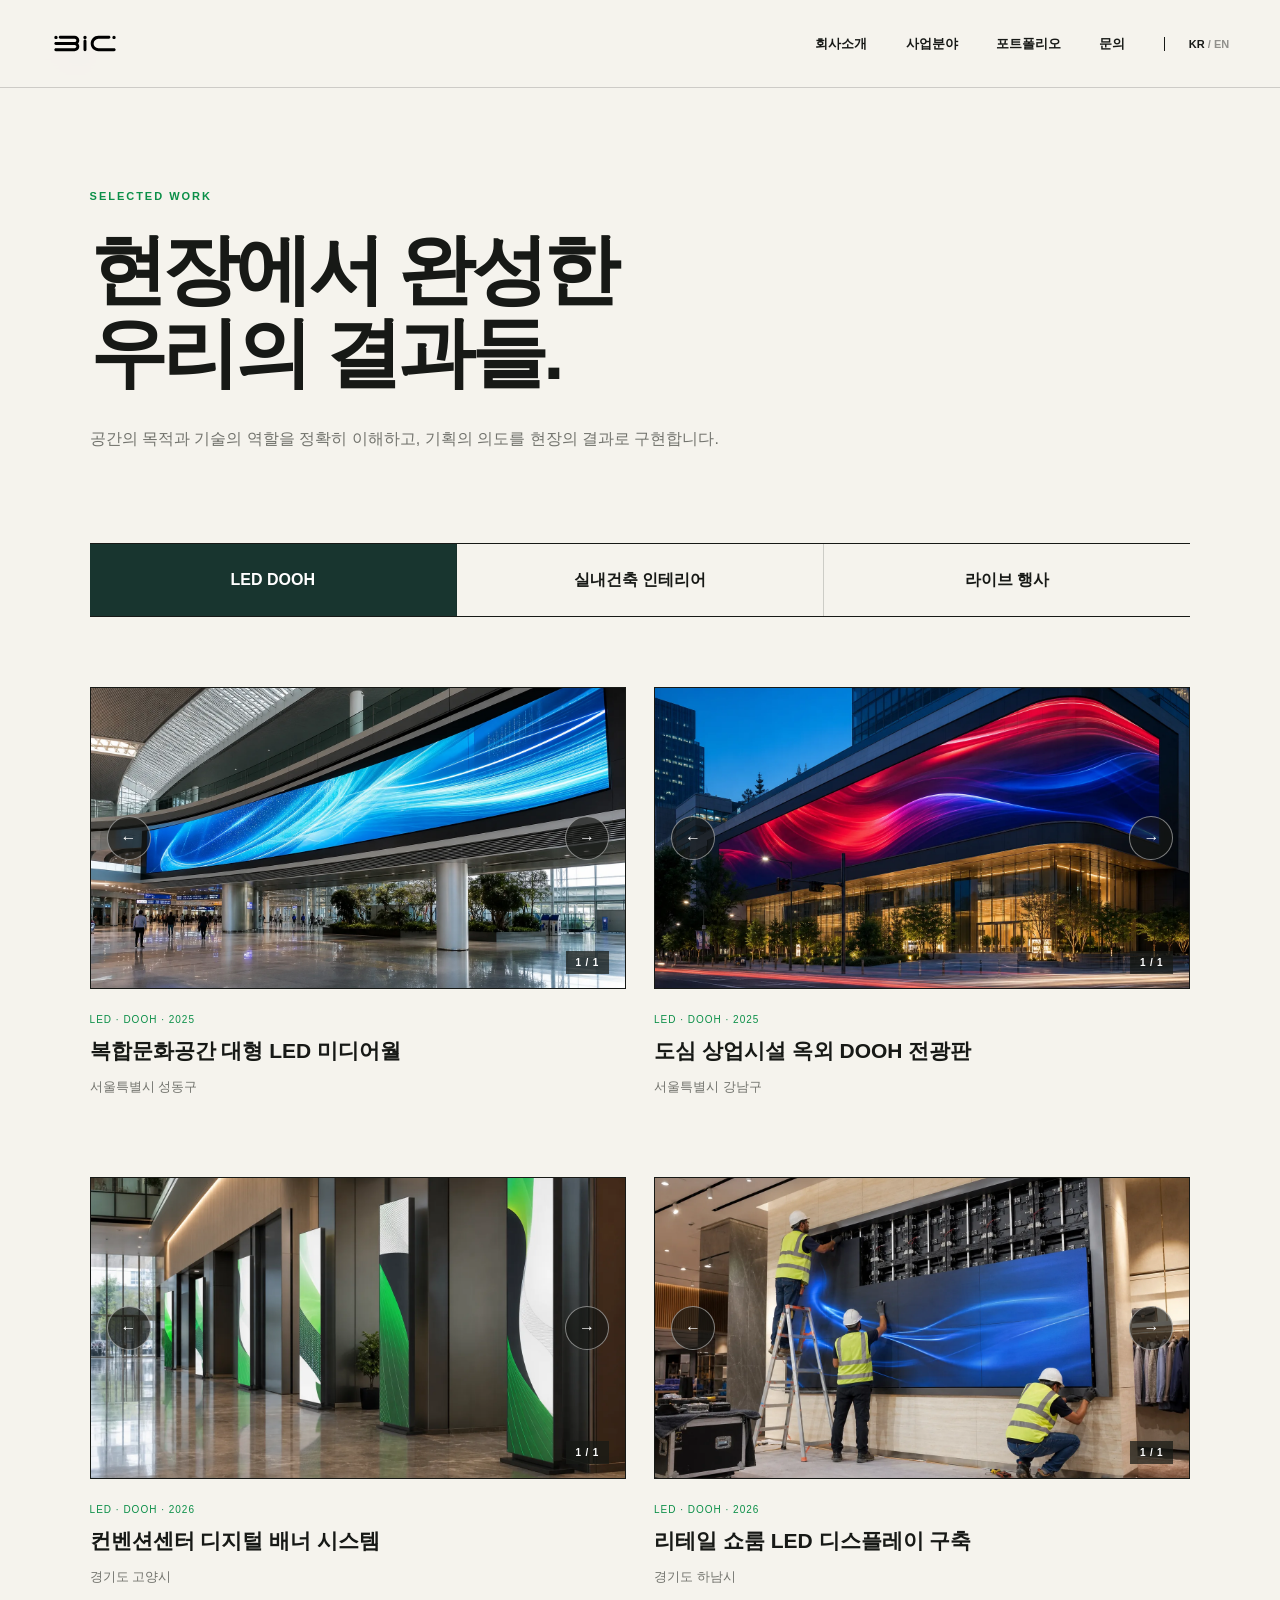
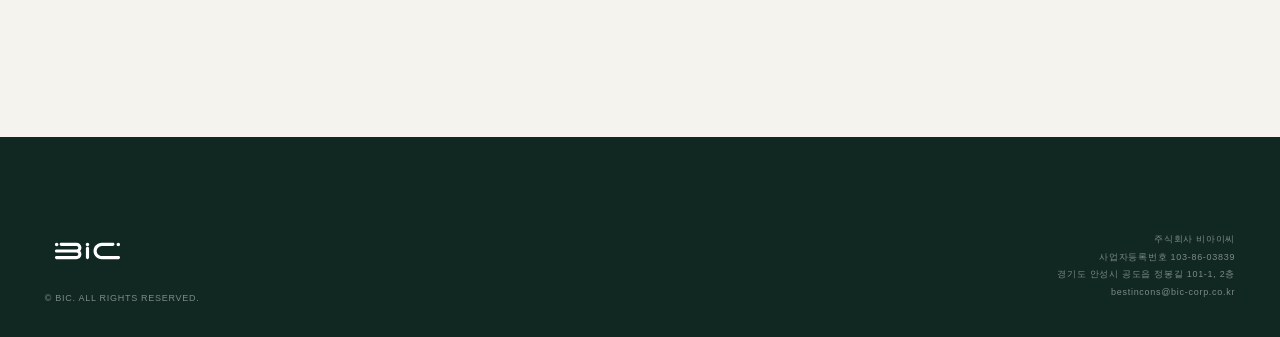
==== commit f6f4774f: "Update portfolio projects and mobile hero" ====
--- a/portfolio.html
+++ b/portfolio.html
@@ -15,9 +15,8 @@
       <div class="section-index">01</div>
       <div class="portfolio-heading reveal"><p class="kicker">SELECTED WORK</p><h1>현장에서 완성한<br>우리의 결과들.</h1><p>공간의 목적과 기술의 역할을 정확히 이해하고, 기획의 의도를 현장의 결과로 구현합니다.</p></div>
       <div class="portfolio-tabs reveal" role="tablist" aria-label="포트폴리오 분류">
-        <button class="portfolio-tab active" type="button" data-filter="all" aria-pressed="true">전체</button>
-        <button class="portfolio-tab" type="button" data-filter="led" aria-pressed="false">LED·DOOH 사업</button>
-        <button class="portfolio-tab" type="button" data-filter="interior" aria-pressed="false">실내 건축 인테리어</button>
+        <button class="portfolio-tab active" type="button" data-filter="led" aria-pressed="true">LED DOOH</button>
+        <button class="portfolio-tab" type="button" data-filter="interior" aria-pressed="false">실내건축 인테리어</button>
         <button class="portfolio-tab" type="button" data-filter="live" aria-pressed="false">라이브 행사</button>
       </div>
       <div class="portfolio-grid reveal">
@@ -26,9 +25,12 @@
         <article class="project-card" data-category="led"><div class="project-slider" aria-label="컨벤션센터 디지털 배너 시스템 사진"><div class="project-slides"><img src="assets/led-portfolio/project-led-03.webp" alt="컨벤션센터 디지털 배너 시스템"></div><button class="slider-prev" type="button" aria-label="이전 사진">←</button><button class="slider-next" type="button" aria-label="다음 사진">→</button><span class="slider-count" aria-live="polite">1 / 1</span></div><div><small>LED · DOOH · 2026</small><h2>컨벤션센터 디지털 배너 시스템</h2><p class="project-location">경기도 고양시</p></div></article>
         <article class="project-card" data-category="led"><div class="project-slider" aria-label="리테일 쇼룸 LED 디스플레이 구축 사진"><div class="project-slides"><img src="assets/led-portfolio/project-led-04.webp" alt="리테일 쇼룸 LED 디스플레이 구축"></div><button class="slider-prev" type="button" aria-label="이전 사진">←</button><button class="slider-next" type="button" aria-label="다음 사진">→</button><span class="slider-count" aria-live="polite">1 / 1</span></div><div><small>LED · DOOH · 2026</small><h2>리테일 쇼룸 LED 디스플레이 구축</h2><p class="project-location">경기도 하남시</p></div></article>
         <article class="project-card interior-project" data-category="interior" data-interior-project="01"><div class="interior-stage-tabs" role="tablist" aria-label="무인카페 작업 단계"><button type="button" data-stage="3d">3D DESIGN</button><button type="button" data-stage="construction">CONSTRUCTION</button><button type="button" data-stage="completed">COMPLETED</button></div><div class="project-slider" aria-label="무인카페 인테리어 프로젝트 사진"><div class="project-slides"></div><button class="slider-prev" type="button" aria-label="이전 사진">←</button><button class="slider-next" type="button" aria-label="다음 사진">→</button><span class="slider-count" aria-live="polite"></span></div><div><small>INTERIOR PROJECT</small><h2>무인카페</h2><p class="project-location">경기 군포시 당동</p></div></article>
-        <article class="project-card interior-project" data-category="interior" data-interior-project="02"><div class="interior-stage-tabs" role="tablist" aria-label="앙호두 인천 간석점 작업 단계"><button type="button" data-stage="3d">3D DESIGN</button><button type="button" data-stage="construction">CONSTRUCTION</button><button type="button" data-stage="completed">COMPLETED</button></div><div class="project-slider" aria-label="앙호두 인천 간석점 인테리어 프로젝트 사진"><div class="project-slides"></div><button class="slider-prev" type="button" aria-label="이전 사진">←</button><button class="slider-next" type="button" aria-label="다음 사진">→</button><span class="slider-count" aria-live="polite"></span></div><div><small>INTERIOR PROJECT</small><h2>앙호두 인천 간석점</h2><p class="project-location">인천광역시 남동구 간석동</p></div></article>
         <article class="project-card interior-project" data-category="interior" data-interior-project="03"><div class="interior-stage-tabs" role="tablist" aria-label="성수 크리에이티브 오피스 작업 단계"><button type="button" data-stage="construction">CONSTRUCTION</button><button type="button" data-stage="completed">COMPLETED</button></div><div class="project-slider" aria-label="성수 크리에이티브 오피스 인테리어 프로젝트 사진"><div class="project-slides"></div><button class="slider-prev" type="button" aria-label="이전 사진">←</button><button class="slider-next" type="button" aria-label="다음 사진">→</button><span class="slider-count" aria-live="polite"></span></div><div><small>INTERIOR PROJECT</small><h2>성수 크리에이티브 오피스</h2><p class="project-location">서울특별시 성동구 성수동</p></div></article>
         <article class="project-card interior-project" data-category="interior" data-interior-project="04"><div class="interior-stage-tabs" role="tablist" aria-label="평택 비전동 건물관리 회사 작업 단계"><button type="button" data-stage="construction">CONSTRUCTION</button><button type="button" data-stage="completed">COMPLETED</button></div><div class="project-slider" aria-label="평택 비전동 건물관리 회사 인테리어 프로젝트 사진"><div class="project-slides"></div><button class="slider-prev" type="button" aria-label="이전 사진">←</button><button class="slider-next" type="button" aria-label="다음 사진">→</button><span class="slider-count" aria-live="polite"></span></div><div><small>INTERIOR PROJECT</small><h2>건물관리 회사 오피스</h2><p class="project-location">경기도 평택시 비전동</p></div></article>
+        <article class="project-card interior-project" data-category="interior" data-interior-project="05"><div class="interior-stage-tabs" role="tablist" aria-label="등갈비에 꼬치다 작업 단계"><button type="button" data-stage="completed">COMPLETED</button></div><div class="project-slider" aria-label="등갈비에 꼬치다 인테리어 완공 사진"><div class="project-slides"></div><button class="slider-prev" type="button" aria-label="이전 사진">←</button><button class="slider-next" type="button" aria-label="다음 사진">→</button><span class="slider-count" aria-live="polite"></span></div><div><small>INTERIOR PROJECT</small><h2>등갈비에 꼬치다</h2><p class="project-location">프랜차이즈</p></div></article>
+        <article class="project-card interior-project" data-category="interior" data-interior-project="06"><div class="interior-stage-tabs" role="tablist" aria-label="덮밥장사장 작업 단계"><button type="button" data-stage="completed">COMPLETED</button></div><div class="project-slider" aria-label="덮밥장사장 인테리어 완공 사진"><div class="project-slides"></div><button class="slider-prev" type="button" aria-label="이전 사진">←</button><button class="slider-next" type="button" aria-label="다음 사진">→</button><span class="slider-count" aria-live="polite"></span></div><div><small>INTERIOR PROJECT</small><h2>덮밥장사장</h2><p class="project-location">프랜차이즈</p></div></article>
+        <article class="project-card interior-project" data-category="interior" data-interior-project="07"><div class="interior-stage-tabs" role="tablist" aria-label="국밥도 작업 단계"><button type="button" data-stage="completed">COMPLETED</button></div><div class="project-slider" aria-label="국밥도 인테리어 완공 사진"><div class="project-slides"></div><button class="slider-prev" type="button" aria-label="이전 사진">←</button><button class="slider-next" type="button" aria-label="다음 사진">→</button><span class="slider-count" aria-live="polite"></span></div><div><small>INTERIOR PROJECT</small><h2>국밥도</h2><p class="project-location">프랜차이즈</p></div></article>
+        <article class="project-card interior-project" data-category="interior" data-interior-project="08"><div class="interior-stage-tabs" role="tablist" aria-label="팝업 행사 설치 작업 단계"><button type="button" data-stage="completed">COMPLETED</button></div><div class="project-slider" aria-label="팝업 행사 설치 완공 사진"><div class="project-slides"></div><button class="slider-prev" type="button" aria-label="이전 사진">←</button><button class="slider-next" type="button" aria-label="다음 사진">→</button><span class="slider-count" aria-live="polite"></span></div><div><small>INTERIOR PROJECT</small><h2>팝업 행사 설치</h2><p class="project-location">팝업 행사</p></div></article>
         <article class="project-card" data-category="live"><div class="project-slider" aria-label="외교부 아세안회의 국제 컨퍼런스 사진"><div class="project-slides"><img src="assets/live-slides/project-01-01.webp" alt="외교부 아세안회의 국제 컨퍼런스 현장 1"><img src="assets/live-slides/project-01-02.webp" alt="외교부 아세안회의 국제 컨퍼런스 현장 2" loading="lazy"><img src="assets/live-slides/project-01-03.webp" alt="외교부 아세안회의 국제 컨퍼런스 현장 3" loading="lazy"><img src="assets/live-slides/project-01-04.webp" alt="외교부 아세안회의 국제 컨퍼런스 현장 4" loading="lazy"><img src="assets/live-slides/project-01-05.webp" alt="외교부 아세안회의 국제 컨퍼런스 현장 5" loading="lazy"><img src="assets/live-slides/project-01-06.webp" alt="외교부 아세안회의 국제 컨퍼런스 현장 6" loading="lazy"><img src="assets/live-slides/project-01-07.webp" alt="외교부 아세안회의 국제 컨퍼런스 현장 7" loading="lazy"><img src="assets/live-slides/project-01-08.webp" alt="외교부 아세안회의 국제 컨퍼런스 현장 8" loading="lazy"><img src="assets/live-slides/project-01-09.webp" alt="외교부 아세안회의 국제 컨퍼런스 현장 9" loading="lazy"></div><button class="slider-prev" type="button" aria-label="이전 사진">←</button><button class="slider-next" type="button" aria-label="다음 사진">→</button><span class="slider-count" aria-live="polite">1 / 9</span></div><div><small>LIVE EVENT · 2022.06.15 / 07.01</small><h2>외교부 아세안회의 국제 컨퍼런스</h2><p>LIVE 01</p><ul class="project-details"><li>JW 메리어트 호텔 살롱3 · 신라호텔 영빈관</li><li>전체 음향, 모니터, 카메라, 양방향 국제회의 및 통역 시스템</li></ul></div></article>
         <article class="project-card" data-category="live"><div class="project-slider" aria-label="한국 파스퇴르 연구소 세미나 사진"><div class="project-slides"><img src="assets/live-slides/project-02-01.webp" alt="한국 파스퇴르 연구소 세미나 현장 1"><img src="assets/live-slides/project-02-02.webp" alt="한국 파스퇴르 연구소 세미나 현장 2" loading="lazy"><img src="assets/live-slides/project-02-03.webp" alt="한국 파스퇴르 연구소 세미나 현장 3" loading="lazy"><img src="assets/live-slides/project-02-04.webp" alt="한국 파스퇴르 연구소 세미나 현장 4" loading="lazy"><img src="assets/live-slides/project-02-05.webp" alt="한국 파스퇴르 연구소 세미나 현장 5" loading="lazy"><img src="assets/live-slides/project-02-06.webp" alt="한국 파스퇴르 연구소 세미나 현장 6" loading="lazy"><img src="assets/live-slides/project-02-07.webp" alt="한국 파스퇴르 연구소 세미나 현장 7" loading="lazy"></div><button class="slider-prev" type="button" aria-label="이전 사진">←</button><button class="slider-next" type="button" aria-label="다음 사진">→</button><span class="slider-count" aria-live="polite">1 / 7</span></div><div><small>LIVE EVENT · 2022.12.14</small><h2>한국 파스퇴르 연구소 세미나</h2><p>LIVE 02</p><ul class="project-details"><li>판교 파스퇴르 본사</li><li>음향·영상 시스템, 국제 화상회의 양방향 송출 및 프레젠테이션</li></ul></div></article>
         <article class="project-card" data-category="live"><div class="project-slider" aria-label="한국언론진흥재단 AI 빅데이터 컨퍼런스 사진"><div class="project-slides"><img src="assets/live-slides/project-03-01.webp" alt="AI 빅데이터 컨퍼런스 현장 1"><img src="assets/live-slides/project-03-02.webp" alt="AI 빅데이터 컨퍼런스 현장 2" loading="lazy"><img src="assets/live-slides/project-03-03.webp" alt="AI 빅데이터 컨퍼런스 현장 3" loading="lazy"></div><button class="slider-prev" type="button" aria-label="이전 사진">←</button><button class="slider-next" type="button" aria-label="다음 사진">→</button><span class="slider-count" aria-live="polite">1 / 3</span></div><div><small>LIVE EVENT · 2023.12.06</small><h2>한국언론진흥재단 AI 빅데이터 컨퍼런스</h2><p>LIVE 03</p><ul class="project-details"><li>프레스센터 20층 국제회의장</li><li>음향·영상 시스템, 전광판 설치, PPT 동시 송출 및 프레젠테이션</li></ul></div></article>
@@ -37,6 +39,10 @@
         <article class="project-card" data-category="live"><div class="project-slider" aria-label="Gate.io 2024 Summer VIP Party 사진"><div class="project-slides"><img src="assets/live-slides/project-06-01.webp" alt="Gate.io Summer VIP Party 현장 1"><img src="assets/live-slides/project-06-02.webp" alt="Gate.io Summer VIP Party 현장 2" loading="lazy"><img src="assets/live-slides/project-06-03.webp" alt="Gate.io Summer VIP Party 현장 3" loading="lazy"></div><button class="slider-prev" type="button" aria-label="이전 사진">←</button><button class="slider-next" type="button" aria-label="다음 사진">→</button><span class="slider-count" aria-live="polite">1 / 3</span></div><div><small>LIVE EVENT · 2024.09.05</small><h2>Gate.io 2024 Summer VIP Party in Korea</h2><p>LIVE 06</p><ul class="project-details"><li>크레스톤72 Glass Hall</li><li>음향·전광판, 실시간 촬영, 진행 인력, DJ·조명·안개효과</li></ul></div></article>
         <article class="project-card" data-category="live"><div class="project-slider" aria-label="랑콤 압솔뤼 롱제비티 라인 론칭 행사 사진"><div class="project-slides"><img src="assets/live-slides/project-07-01.webp" alt="랑콤 론칭 행사 현장 1"><img src="assets/live-slides/project-07-02.webp" alt="랑콤 론칭 행사 현장 2" loading="lazy"><img src="assets/live-slides/project-07-03.webp" alt="랑콤 론칭 행사 현장 3" loading="lazy"><img src="assets/live-slides/project-07-04.webp" alt="랑콤 론칭 행사 현장 4" loading="lazy"><img src="assets/live-slides/project-07-05.webp" alt="랑콤 론칭 행사 현장 5" loading="lazy"><img src="assets/live-slides/project-07-06.webp" alt="랑콤 론칭 행사 현장 6" loading="lazy"><img src="assets/live-slides/project-07-07.webp" alt="랑콤 론칭 행사 현장 7" loading="lazy"></div><button class="slider-prev" type="button" aria-label="이전 사진">←</button><button class="slider-next" type="button" aria-label="다음 사진">→</button><span class="slider-count" aria-live="polite">1 / 7</span></div><div><small>LIVE EVENT · 2025.01.15</small><h2>LANCOME 압솔뤼 롱제비티 라인 론칭 행사</h2><p>LIVE 07</p><ul class="project-details"><li>푸투라 서울</li><li>3개 언어 실시간 통역, 촬영·스트리밍, 프롬프트 및 현장 운영</li></ul></div></article>
         <article class="project-card" data-category="live"><div class="project-slider" aria-label="주한외교단 K-Local Pavilion 지자체 홍보 사진"><div class="project-slides"><img src="assets/live-slides/project-08-01.webp" alt="K-Local Pavilion 행사 현장 1"><img src="assets/live-slides/project-08-02.webp" alt="K-Local Pavilion 행사 현장 2" loading="lazy"><img src="assets/live-slides/project-08-03.webp" alt="K-Local Pavilion 행사 현장 3" loading="lazy"></div><button class="slider-prev" type="button" aria-label="이전 사진">←</button><button class="slider-next" type="button" aria-label="다음 사진">→</button><span class="slider-count" aria-live="polite">1 / 3</span></div><div><small>LIVE EVENT · 2024.06.28 / 2025.12.05</small><h2>주한외교단 K-Local Pavilion 지자체 홍보</h2><p>LIVE 08</p><ul class="project-details"><li>신라호텔 영빈관</li><li>스크린·포토부스·백월 제작, 촬영, MC 및 특산품·기념품 준비</li></ul></div></article>
+        <article class="project-card" data-category="live"><div class="project-slider" aria-label="디즈니 동시통역 라이브 행사 사진"><div class="project-slides"><img src="assets/live-slides/project-09-01.webp" alt="디즈니 동시통역 라이브 행사 현장 1"><img src="assets/live-slides/project-09-02.webp" alt="디즈니 동시통역 라이브 행사 현장 2" loading="lazy"><img src="assets/live-slides/project-09-03.webp" alt="디즈니 동시통역 라이브 행사 현장 3" loading="lazy"><img src="assets/live-slides/project-09-04.webp" alt="디즈니 동시통역 라이브 행사 현장 4" loading="lazy"><img src="assets/live-slides/project-09-05.webp" alt="디즈니 동시통역 라이브 행사 현장 5" loading="lazy"></div><button class="slider-prev" type="button" aria-label="이전 사진">←</button><button class="slider-next" type="button" aria-label="다음 사진">→</button><span class="slider-count" aria-live="polite">1 / 5</span></div><div><small>LIVE EVENT</small><h2>디즈니 동시통역 라이브 행사</h2><p>LIVE 09</p><ul class="project-details"><li>서울 행사장</li><li>동시통역, 다중 카메라 촬영, 음향 믹싱 및 현장 기술 운영</li></ul></div></article>
+        <article class="project-card" data-category="live"><div class="project-slider" aria-label="외교부 제12차 FEALAC 사이버사무국 워크숍 사진"><div class="project-slides"><img src="assets/live-slides/project-10-01.webp" alt="FEALAC 사이버사무국 워크숍 현장 1"><img src="assets/live-slides/project-10-02.webp" alt="FEALAC 사이버사무국 워크숍 현장 2" loading="lazy"><img src="assets/live-slides/project-10-03.webp" alt="FEALAC 사이버사무국 워크숍 현장 3" loading="lazy"><img src="assets/live-slides/project-10-04.webp" alt="FEALAC 사이버사무국 워크숍 현장 4" loading="lazy"><img src="assets/live-slides/project-10-05.webp" alt="FEALAC 사이버사무국 워크숍 현장 5" loading="lazy"><img src="assets/live-slides/project-10-06.webp" alt="FEALAC 사이버사무국 워크숍 현장 6" loading="lazy"><img src="assets/live-slides/project-10-07.webp" alt="FEALAC 사이버사무국 워크숍 현장 7" loading="lazy"></div><button class="slider-prev" type="button" aria-label="이전 사진">←</button><button class="slider-next" type="button" aria-label="다음 사진">→</button><span class="slider-count" aria-live="polite">1 / 7</span></div><div><small>LIVE EVENT</small><h2>외교부 제12차 FEALAC 사이버사무국 워크숍</h2><p>LIVE 10</p><ul class="project-details"><li>포시즌스 호텔 서울</li><li>국제회의 음향·영상, 회의용 마이크, 모니터 및 현장 운영</li></ul></div></article>
+        <article class="project-card" data-category="live"><div class="project-slider" aria-label="외교부 차세대 청년 네트워크 사진"><div class="project-slides"><img src="assets/live-slides/project-11-01.webp" alt="외교부 차세대 청년 네트워크 현장 1"><img src="assets/live-slides/project-11-02.webp" alt="외교부 차세대 청년 네트워크 현장 2" loading="lazy"><img src="assets/live-slides/project-11-03.webp" alt="외교부 차세대 청년 네트워크 현장 3" loading="lazy"><img src="assets/live-slides/project-11-04.webp" alt="외교부 차세대 청년 네트워크 현장 4" loading="lazy"></div><button class="slider-prev" type="button" aria-label="이전 사진">←</button><button class="slider-next" type="button" aria-label="다음 사진">→</button><span class="slider-count" aria-live="polite">1 / 4</span></div><div><small>LIVE EVENT</small><h2>외교부 차세대 청년 네트워크</h2><p>LIVE 11</p><ul class="project-details"><li>외교부 청사</li><li>무대·객석 구성, 대형 모니터, 음향 시스템 및 현장 기술 지원</li></ul></div></article>
+        <article class="project-card" data-category="live"><div class="project-slider" aria-label="외교부 한·아세안 과학기술위원회 회의 사진"><div class="project-slides"><img src="assets/live-slides/project-12-01.webp" alt="외교부 한·아세안 과학기술위원회 회의 현장 1"><img src="assets/live-slides/project-12-02.webp" alt="외교부 한·아세안 과학기술위원회 회의 현장 2" loading="lazy"><img src="assets/live-slides/project-12-03.webp" alt="외교부 한·아세안 과학기술위원회 회의 현장 3" loading="lazy"><img src="assets/live-slides/project-12-04.webp" alt="외교부 한·아세안 과학기술위원회 회의 현장 4" loading="lazy"></div><button class="slider-prev" type="button" aria-label="이전 사진">←</button><button class="slider-next" type="button" aria-label="다음 사진">→</button><span class="slider-count" aria-live="polite">1 / 4</span></div><div><small>LIVE EVENT</small><h2>외교부 한·아세안 과학기술위원회 회의</h2><p>LIVE 12</p><ul class="project-details"><li>JW 메리어트 호텔 서울</li><li>국제회의 음향·영상, 다중 카메라 촬영, 모니터 및 원격 송출</li></ul></div></article>
       </div>
     </section>
   </main>
--- a/styles.css
+++ b/styles.css
@@ -35,7 +35,7 @@
 .eyebrow { display: flex; align-items: center; gap: 10px; color: rgba(255,255,255,.66); }
 .eyebrow span { width: 7px; height: 7px; background: var(--green); border-radius: 50%; }
 .hero h1 { margin: 0; font-size: clamp(52px, 7.5vw, 122px); line-height: .98; letter-spacing: -.055em; font-weight: 700; }
-.hero h1 em { color: transparent; -webkit-text-stroke: 1px rgba(255,255,255,.72); font-style: normal; }
+.hero h1 em { color: rgba(255,255,255,.72); font-style: normal; }
 .hero-description { margin: 38px 0 0; color: rgba(255,255,255,.7); font-size: 15px; line-height: 1.85; }
 .hero-aside { align-self: center; margin-top: 150px; padding-left: 22px; border-left: 1px solid rgba(255,255,255,.34); font-size: 11px; line-height: 1.8; letter-spacing: .08em; }
 .hero-aside span { color: var(--red); font-weight: 700; }
@@ -374,8 +374,10 @@
   .menu-button span { width: 22px; height: 1px; background: currentColor; transition: .25s; }
   .menu-button.open span:first-child { transform: translateY(4px) rotate(45deg); }
   .menu-button.open span:last-child { transform: translateY(-4px) rotate(-45deg); }
-  .nav { position: fixed; inset: 0; display: none; flex-direction: column; justify-content: center; align-items: flex-start; padding: 20vw; background: #1d201c; color: #fff; font-size: 28px; }
-  .nav.open { display: flex; } .lang { font-size: 12px; margin-top: 20px; }
+  .nav { position: fixed; inset: 0; z-index: 1; display: none; min-height: 100dvh; overflow-y: auto; flex-direction: column; justify-content: center; align-items: flex-start; gap: 22px; padding: 88px 20vw 48px; background: #1d201c; color: #fff; font-size: 28px; }
+  .nav.open { display: flex; }
+  .nav.open > a { display: block; flex: 0 0 auto; color: inherit; opacity: 1; visibility: visible; }
+  .lang { font-size: 12px; margin-top: 20px; }
   .hero { min-height: 760px; padding: 140px 24px 70px; align-items: center; }
   .hero h1 { font-size: clamp(45px, 14vw, 70px); }
   .hero-description br { display: none; }
